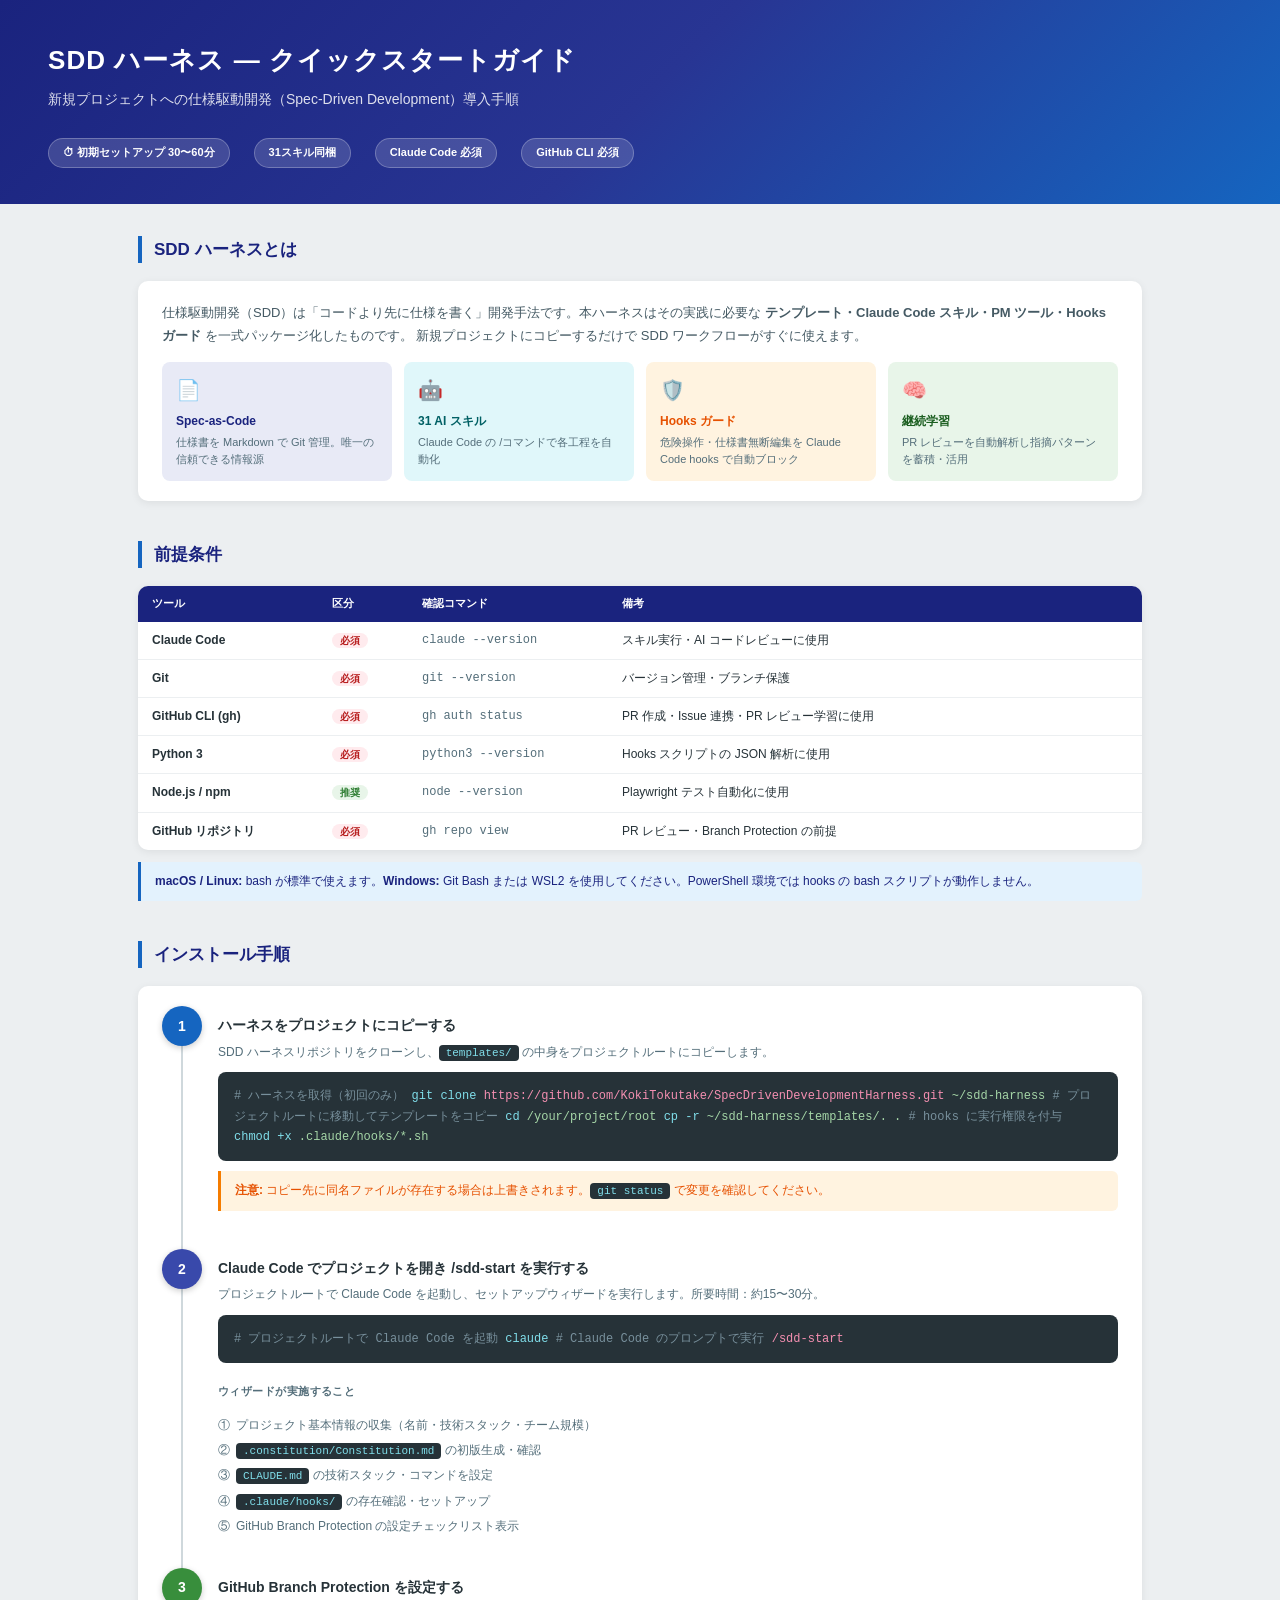
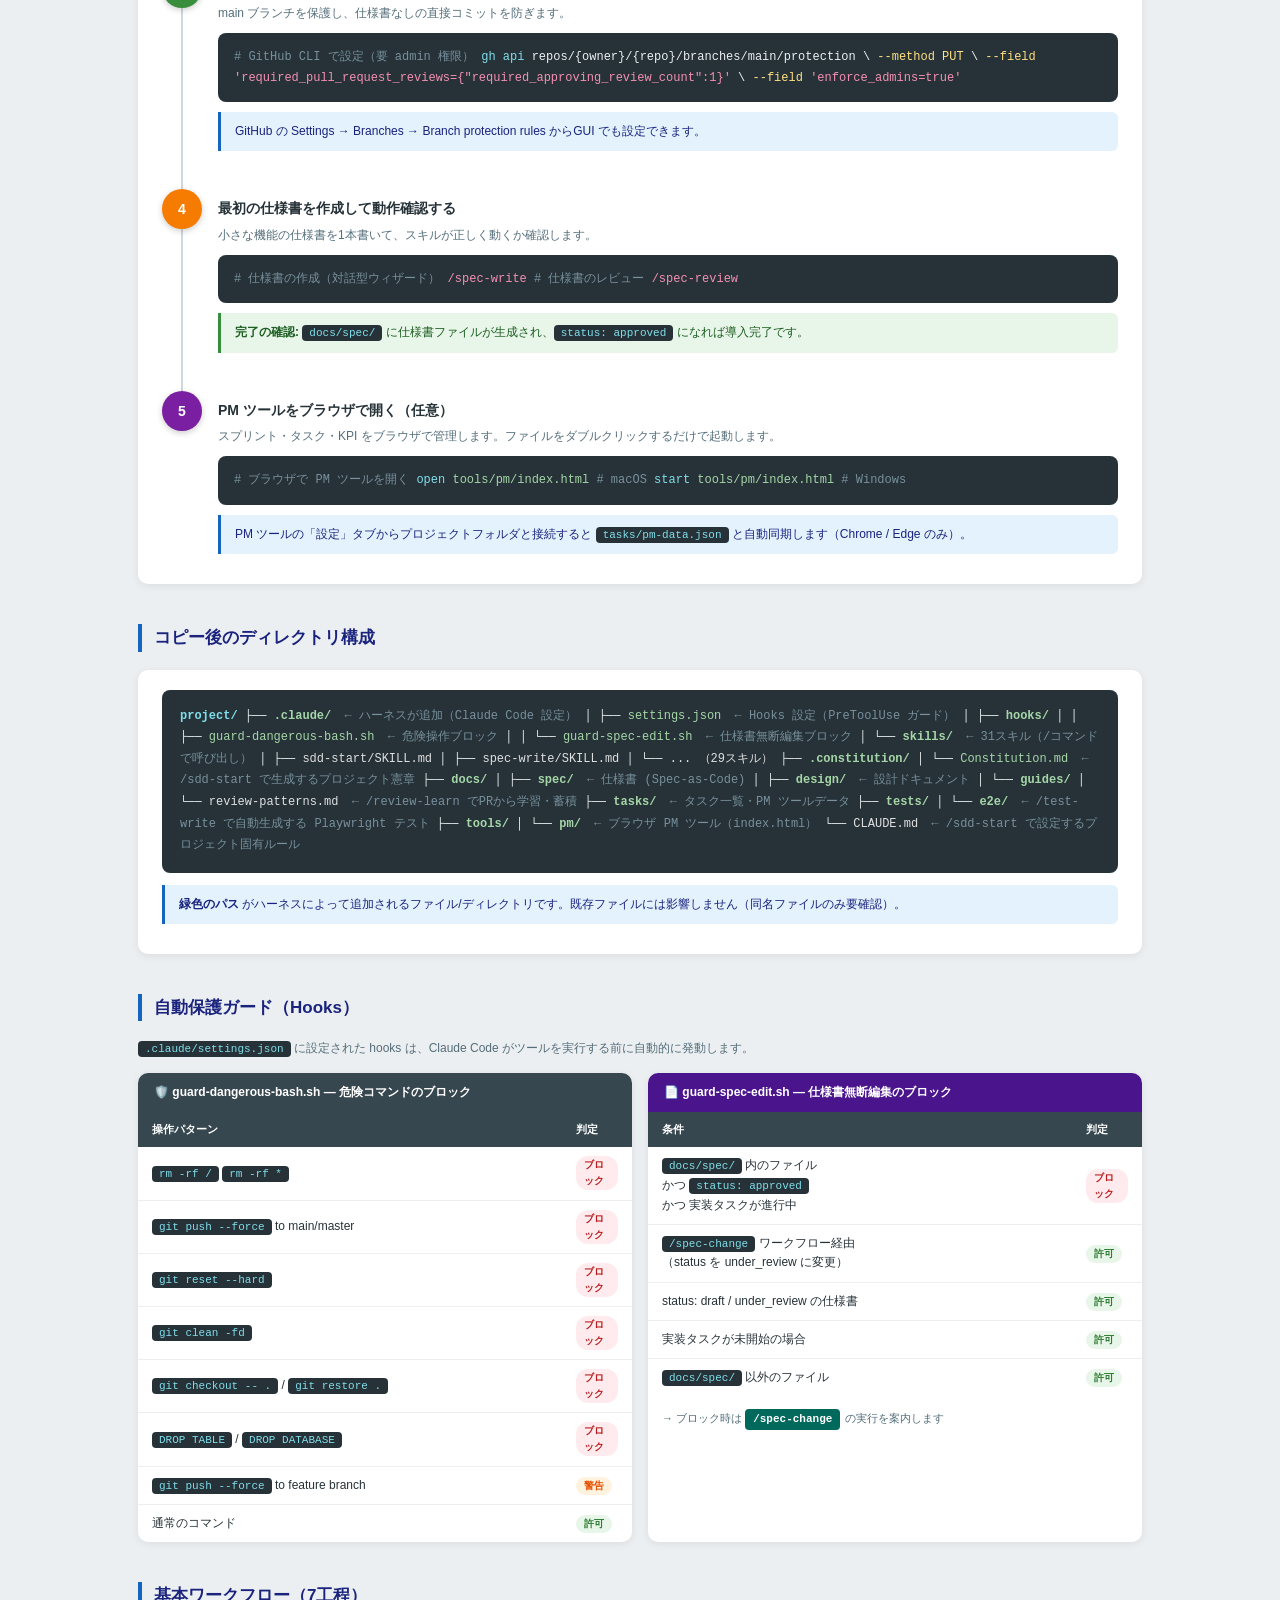
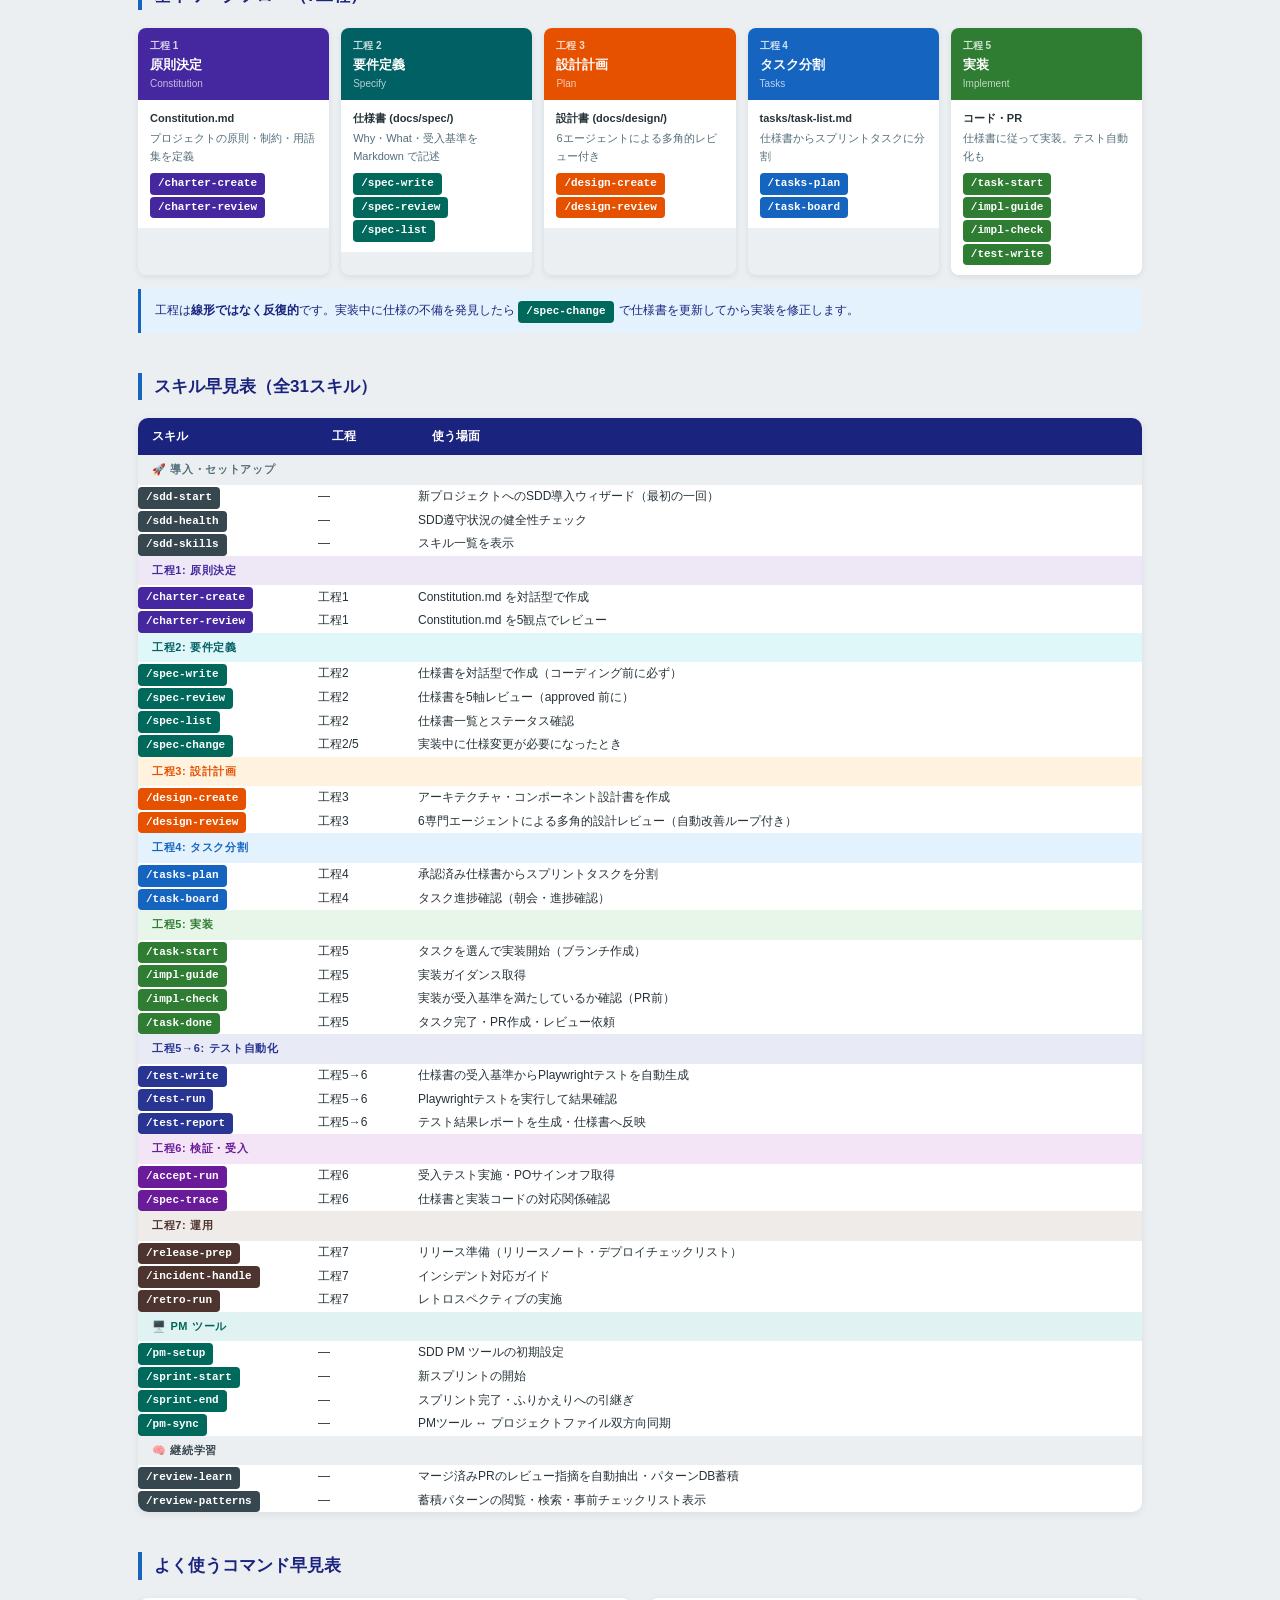
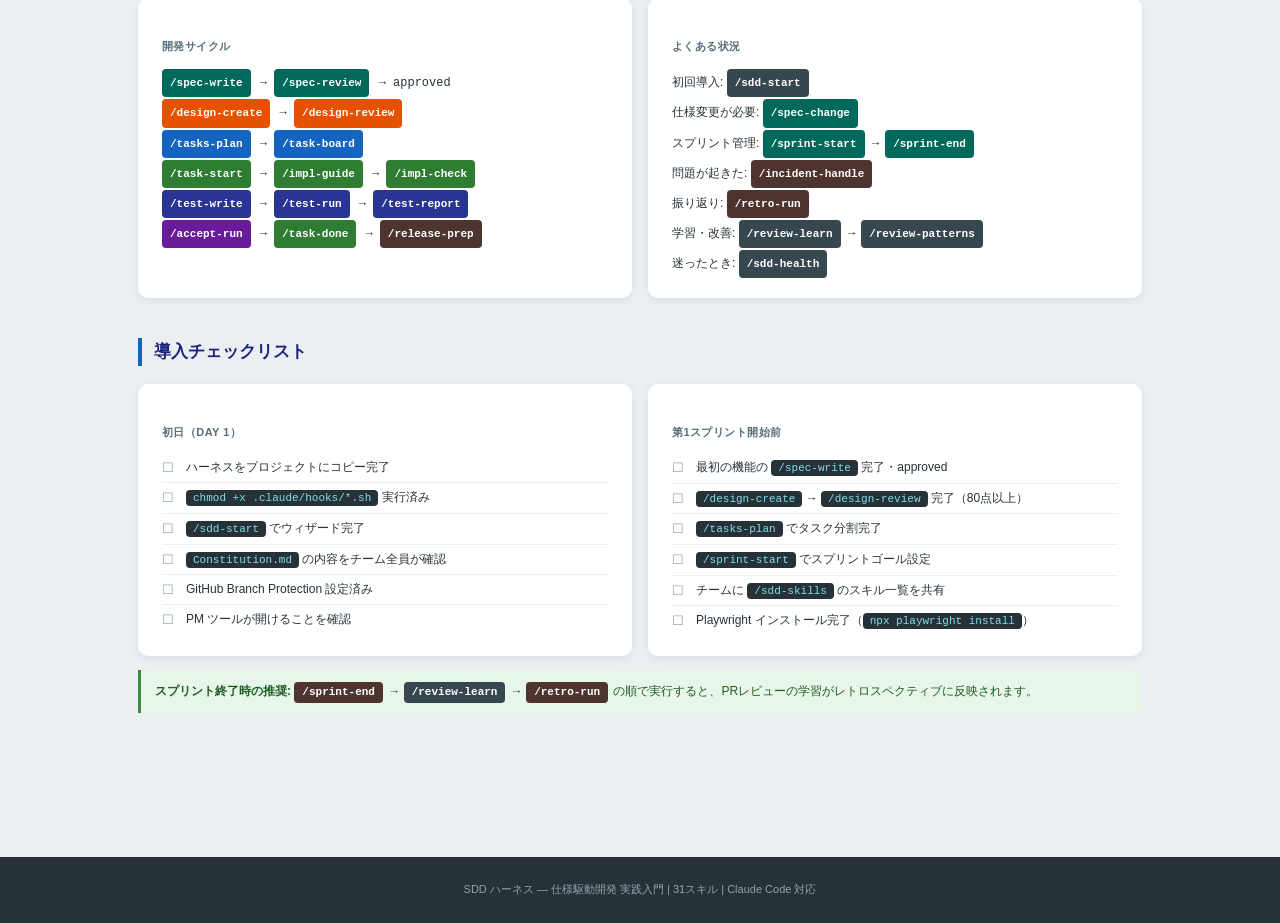
==== templates/docs/quickstart.html @ 19c94f4a "add: SDDハーネス クイックスタートガイドHTMLを追加 新規プロジェクト導入時の手順書HTMLを作成。 - 前提条件テーブル（必須/推奨ツール・確認コマンド） - 5ステップのインストール手順" ====
<!DOCTYPE html>
<html lang="ja">
<head>
<meta charset="UTF-8">
<meta name="viewport" content="width=device-width, initial-scale=1.0">
<title>SDD ハーネス クイックスタートガイド</title>
<style>
:root {
  --indigo: #1A237E; --indigo-m: #3949AB; --indigo-l: #E8EAF6;
  --teal:   #006064; --teal-m:   #00838F; --teal-l:   #E0F7FA;
  --orange: #E65100; --orange-m: #F57C00; --orange-l: #FFF3E0;
  --green:  #1B5E20; --green-m:  #388E3C; --green-l:  #E8F5E9;
  --purple: #4A148C; --purple-m: #7B1FA2; --purple-l: #F3E5F5;
  --red:    #B71C1C; --red-m:    #C62828; --red-l:    #FFEBEE;
  --blue:   #0D47A1; --blue-m:   #1565C0; --blue-l:   #E3F2FD;
  --brown:  #3E2723; --brown-m:  #5D4037; --brown-l:  #EFEBE9;
  --muted: #546E7A; --border: #CFD8DC; --bg: #ECEFF1;
}
* { box-sizing: border-box; margin: 0; padding: 0; }
body {
  font-family: 'Hiragino Kaku Gothic Pro', 'Yu Gothic UI', Meiryo, sans-serif;
  background: var(--bg); color: #263238; font-size: 13px; line-height: 1.6;
}

/* ── HEADER ── */
.site-header {
  background: linear-gradient(135deg, #1A237E 0%, #283593 50%, #1565C0 100%);
  color: #fff; padding: 40px 48px 36px;
}
.site-header h1 { font-size: 26px; font-weight: 700; letter-spacing: .04em; margin-bottom: 6px; }
.site-header .subtitle { font-size: 14px; opacity: .85; margin-bottom: 28px; }
.header-meta {
  display: flex; gap: 24px; flex-wrap: wrap;
}
.meta-chip {
  background: rgba(255,255,255,.15); border: 1px solid rgba(255,255,255,.25);
  border-radius: 20px; padding: 5px 14px; font-size: 11px; font-weight: 600;
}

/* ── LAYOUT ── */
.content { max-width: 1100px; margin: 0 auto; padding: 32px 48px 64px; }
.section { margin-bottom: 40px; }
.section-title {
  font-size: 17px; font-weight: 700; color: var(--indigo);
  border-left: 4px solid var(--blue-m); padding-left: 12px; margin-bottom: 18px;
}
.section-subtitle {
  font-size: 13px; font-weight: 700; color: var(--muted);
  margin-bottom: 12px; margin-top: 20px; letter-spacing: .04em;
  text-transform: uppercase; font-size: 11px;
}

/* ── CARD ── */
.card {
  background: #fff; border-radius: 10px;
  box-shadow: 0 2px 8px rgba(0,0,0,.07); overflow: hidden;
}
.card-pad { padding: 20px 24px; }

/* ── PHASE OVERVIEW STEPS ── */
.phase-list {
  display: grid; grid-template-columns: repeat(5, 1fr); gap: 12px;
}
.phase-card {
  border-radius: 8px; overflow: hidden;
  box-shadow: 0 2px 6px rgba(0,0,0,.08);
}
.phase-card-head {
  color: #fff; padding: 10px 12px 8px; font-weight: 700;
}
.phase-card-head .ph-num { font-size: 10px; opacity: .8; }
.phase-card-head .ph-label { font-size: 13px; margin-top: 1px; }
.phase-card-head .ph-en { font-size: 10px; opacity: .7; margin-top: 1px; font-weight: 400; }
.phase-card-body { background: #fff; padding: 10px 12px; font-size: 11px; color: var(--muted); }
.phase-card-body .artifact { font-weight: 700; color: #263238; margin-bottom: 2px; }

/* ── INSTALLATION STEPS ── */
.steps { display: flex; flex-direction: column; gap: 0; }
.step {
  display: flex; gap: 0; position: relative;
}
.step:not(:last-child)::after {
  content: ''; position: absolute; left: 19px; top: 40px; bottom: 0;
  width: 2px; background: #CFD8DC; z-index: 0;
}
.step-num {
  width: 40px; height: 40px; border-radius: 50%;
  display: flex; align-items: center; justify-content: center;
  font-weight: 700; font-size: 14px; color: #fff; flex-shrink: 0;
  position: relative; z-index: 1;
  box-shadow: 0 2px 6px rgba(0,0,0,.2);
}
.step-body { padding: 0 0 28px 16px; flex: 1; }
.step-title { font-weight: 700; font-size: 14px; color: #263238; margin-bottom: 6px; padding-top: 8px; }
.step-desc { font-size: 12px; color: var(--muted); margin-bottom: 10px; line-height: 1.6; }

/* ── CODE BLOCK ── */
.code {
  background: #263238; color: #ECEFF1; border-radius: 8px;
  padding: 14px 16px; font-family: 'Courier New', 'Consolas', monospace;
  font-size: 12px; line-height: 1.7; overflow-x: auto;
}
.code .comment { color: #78909C; }
.code .cmd { color: #80DEEA; }
.code .path { color: #A5D6A7; }
.code .flag { color: #FFE082; }
.code .string { color: #F48FB1; }
.code-inline {
  background: #263238; color: #80DEEA;
  border-radius: 4px; padding: 2px 7px;
  font-family: 'Courier New', monospace; font-size: 11px;
}

/* ── SKILL BADGE ── */
.skill {
  display: inline-block; background: var(--indigo); color: #fff;
  border-radius: 4px; padding: 2px 8px; font-size: 11px; font-weight: 700;
  font-family: 'Courier New', monospace; margin: 2px 2px 0 0;
}
.skill.phase1 { background: #4527A0; }
.skill.phase2 { background: #00695C; }
.skill.phase3 { background: #E65100; }
.skill.phase4 { background: #1565C0; }
.skill.phase5 { background: #2E7D32; }
.skill.phase6 { background: #283593; }
.skill.phase7 { background: #6A1B9A; }
.skill.learn  { background: #37474F; }
.skill.pm     { background: #4E342E; }
.skill.setup  { background: #37474F; }

/* ── PREREQUISITE TABLE ── */
.prereq-table { width: 100%; border-collapse: collapse; }
.prereq-table th {
  background: var(--indigo); color: #fff; padding: 9px 14px;
  font-size: 11px; text-align: left; font-weight: 700;
}
.prereq-table td {
  padding: 9px 14px; border-bottom: 1px solid #ECEFF1;
  font-size: 12px; vertical-align: middle;
}
.prereq-table tr:last-child td { border-bottom: none; }
.tag-required { background: #FFEBEE; color: #B71C1C; border-radius: 12px; padding: 2px 8px; font-size: 10px; font-weight: 700; }
.tag-optional { background: #E8F5E9; color: #2E7D32; border-radius: 12px; padding: 2px 8px; font-size: 10px; font-weight: 700; }
.check-cmd { font-family: 'Courier New', monospace; font-size: 11px; color: var(--muted); }

/* ── HOOKS TABLE ── */
.hooks-table { width: 100%; border-collapse: collapse; }
.hooks-table th {
  background: #37474F; color: #fff; padding: 9px 14px;
  font-size: 11px; text-align: left;
}
.hooks-table td {
  padding: 9px 14px; border-bottom: 1px solid #ECEFF1; font-size: 12px;
}
.hooks-table tr:last-child td { border-bottom: none; }
.guard-badge {
  display: inline-block; border-radius: 12px; padding: 1px 8px;
  font-size: 10px; font-weight: 700;
}
.guard-block { background: #FFEBEE; color: #B71C1C; }
.guard-warn  { background: #FFF3E0; color: #E65100; }
.guard-allow { background: #E8F5E9; color: #2E7D32; }

/* ── TIPS ── */
.tip {
  border-left: 3px solid; border-radius: 0 6px 6px 0;
  padding: 10px 14px; margin: 10px 0; font-size: 12px;
}
.tip-info  { border-color: var(--blue-m);   background: var(--blue-l);   color: #1A237E; }
.tip-warn  { border-color: var(--orange-m); background: var(--orange-l); color: var(--orange); }
.tip-ok    { border-color: var(--green-m);  background: var(--green-l);  color: var(--green); }
.tip strong { font-weight: 700; }

/* ── FLOW ARROWS ── */
.flow-row {
  display: flex; align-items: center; gap: 8px; flex-wrap: wrap; margin: 8px 0;
}
.flow-arrow { color: #90A4AE; font-size: 14px; }

/* ── GRID 2COL ── */
.grid2 { display: grid; grid-template-columns: 1fr 1fr; gap: 16px; }
.grid3 { display: grid; grid-template-columns: 1fr 1fr 1fr; gap: 14px; }

/* ── CHECKLIST ── */
.checklist { list-style: none; }
.checklist li {
  padding: 5px 0 5px 24px; position: relative;
  font-size: 12px; border-bottom: 1px solid #ECEFF1;
}
.checklist li:last-child { border-bottom: none; }
.checklist li::before {
  content: '☐'; position: absolute; left: 0; color: #90A4AE; font-size: 13px;
}

/* ── DIRECTORY TREE ── */
.dir-tree {
  background: #263238; color: #ECEFF1; border-radius: 8px;
  padding: 16px 18px; font-family: 'Courier New', monospace; font-size: 12px;
  line-height: 1.8;
}
.dir-tree .dir  { color: #80DEEA; font-weight: 700; }
.dir-tree .file { color: #E0E0E0; }
.dir-tree .desc { color: #78909C; margin-left: 6px; }
.dir-tree .new  { color: #A5D6A7; }

/* ── FOOTER ── */
.site-footer {
  background: #263238; color: #90A4AE; text-align: center;
  padding: 24px; font-size: 11px; margin-top: 40px;
}
</style>
</head>
<body>

<!-- ── HEADER ── -->
<header class="site-header">
  <h1>SDD ハーネス — クイックスタートガイド</h1>
  <p class="subtitle">新規プロジェクトへの仕様駆動開発（Spec-Driven Development）導入手順</p>
  <div class="header-meta">
    <span class="meta-chip">⏱ 初期セットアップ 30〜60分</span>
    <span class="meta-chip">31スキル同梱</span>
    <span class="meta-chip">Claude Code 必須</span>
    <span class="meta-chip">GitHub CLI 必須</span>
  </div>
</header>

<div class="content">

  <!-- ── 0. WHAT IS SDD ── -->
  <section class="section">
    <h2 class="section-title">SDD ハーネスとは</h2>
    <div class="card card-pad">
      <p style="font-size:13px; line-height:1.8; color:#455A64; margin-bottom:14px;">
        仕様駆動開発（SDD）は「コードより先に仕様を書く」開発手法です。本ハーネスはその実践に必要な
        <strong>テンプレート・Claude Code スキル・PM ツール・Hooks ガード</strong> を一式パッケージ化したものです。
        新規プロジェクトにコピーするだけで SDD ワークフローがすぐに使えます。
      </p>
      <div style="display:grid; grid-template-columns: repeat(4,1fr); gap:12px;">
        <div style="background:var(--indigo-l); border-radius:8px; padding:12px 14px;">
          <div style="font-size:20px; margin-bottom:6px;">📄</div>
          <div style="font-weight:700; font-size:12px; color:var(--indigo); margin-bottom:3px;">Spec-as-Code</div>
          <div style="font-size:11px; color:var(--muted);">仕様書を Markdown で Git 管理。唯一の信頼できる情報源</div>
        </div>
        <div style="background:var(--teal-l); border-radius:8px; padding:12px 14px;">
          <div style="font-size:20px; margin-bottom:6px;">🤖</div>
          <div style="font-weight:700; font-size:12px; color:var(--teal); margin-bottom:3px;">31 AI スキル</div>
          <div style="font-size:11px; color:var(--muted);">Claude Code の /コマンドで各工程を自動化</div>
        </div>
        <div style="background:var(--orange-l); border-radius:8px; padding:12px 14px;">
          <div style="font-size:20px; margin-bottom:6px;">🛡️</div>
          <div style="font-weight:700; font-size:12px; color:var(--orange); margin-bottom:3px;">Hooks ガード</div>
          <div style="font-size:11px; color:var(--muted);">危険操作・仕様書無断編集を Claude Code hooks で自動ブロック</div>
        </div>
        <div style="background:var(--green-l); border-radius:8px; padding:12px 14px;">
          <div style="font-size:20px; margin-bottom:6px;">🧠</div>
          <div style="font-weight:700; font-size:12px; color:var(--green); margin-bottom:3px;">継続学習</div>
          <div style="font-size:11px; color:var(--muted);">PR レビューを自動解析し指摘パターンを蓄積・活用</div>
        </div>
      </div>
    </div>
  </section>

  <!-- ── 1. PREREQUISITES ── -->
  <section class="section">
    <h2 class="section-title">前提条件</h2>
    <div class="card">
      <table class="prereq-table">
        <thead>
          <tr>
            <th style="width:180px">ツール</th>
            <th style="width:90px">区分</th>
            <th style="width:200px">確認コマンド</th>
            <th>備考</th>
          </tr>
        </thead>
        <tbody>
          <tr>
            <td><strong>Claude Code</strong></td>
            <td><span class="tag-required">必須</span></td>
            <td class="check-cmd">claude --version</td>
            <td>スキル実行・AI コードレビューに使用</td>
          </tr>
          <tr>
            <td><strong>Git</strong></td>
            <td><span class="tag-required">必須</span></td>
            <td class="check-cmd">git --version</td>
            <td>バージョン管理・ブランチ保護</td>
          </tr>
          <tr>
            <td><strong>GitHub CLI (gh)</strong></td>
            <td><span class="tag-required">必須</span></td>
            <td class="check-cmd">gh auth status</td>
            <td>PR 作成・Issue 連携・PR レビュー学習に使用</td>
          </tr>
          <tr>
            <td><strong>Python 3</strong></td>
            <td><span class="tag-required">必須</span></td>
            <td class="check-cmd">python3 --version</td>
            <td>Hooks スクリプトの JSON 解析に使用</td>
          </tr>
          <tr>
            <td><strong>Node.js / npm</strong></td>
            <td><span class="tag-optional">推奨</span></td>
            <td class="check-cmd">node --version</td>
            <td>Playwright テスト自動化に使用</td>
          </tr>
          <tr>
            <td><strong>GitHub リポジトリ</strong></td>
            <td><span class="tag-required">必須</span></td>
            <td class="check-cmd">gh repo view</td>
            <td>PR レビュー・Branch Protection の前提</td>
          </tr>
        </tbody>
      </table>
    </div>
    <div class="tip tip-info" style="margin-top:12px;">
      <strong>macOS / Linux:</strong> bash が標準で使えます。<strong>Windows:</strong> Git Bash または WSL2 を使用してください。PowerShell 環境では hooks の bash スクリプトが動作しません。
    </div>
  </section>

  <!-- ── 2. INSTALLATION ── -->
  <section class="section">
    <h2 class="section-title">インストール手順</h2>
    <div class="card card-pad">
      <div class="steps">

        <!-- STEP 1 -->
        <div class="step">
          <div class="step-num" style="background:var(--blue-m);">1</div>
          <div class="step-body">
            <div class="step-title">ハーネスをプロジェクトにコピーする</div>
            <div class="step-desc">SDD ハーネスリポジトリをクローンし、<code class="code-inline">templates/</code> の中身をプロジェクトルートにコピーします。</div>
            <div class="code"><span class="comment"># ハーネスを取得（初回のみ）</span>
<span class="cmd">git clone</span> <span class="string">https://github.com/KokiTokutake/SpecDrivenDevelopmentHarness.git</span> <span class="path">~/sdd-harness</span>

<span class="comment"># プロジェクトルートに移動してテンプレートをコピー</span>
<span class="cmd">cd</span> <span class="path">/your/project/root</span>
<span class="cmd">cp -r</span> <span class="path">~/sdd-harness/templates/.</span> <span class="path">.</span>

<span class="comment"># hooks に実行権限を付与</span>
<span class="cmd">chmod +x</span> <span class="path">.claude/hooks/*.sh</span></div>
            <div class="tip tip-warn" style="margin-top:10px;">
              <strong>注意:</strong> コピー先に同名ファイルが存在する場合は上書きされます。<code class="code-inline">git status</code> で変更を確認してください。
            </div>
          </div>
        </div>

        <!-- STEP 2 -->
        <div class="step">
          <div class="step-num" style="background:var(--indigo-m);">2</div>
          <div class="step-body">
            <div class="step-title">Claude Code でプロジェクトを開き /sdd-start を実行する</div>
            <div class="step-desc">プロジェクトルートで Claude Code を起動し、セットアップウィザードを実行します。所要時間：約15〜30分。</div>
            <div class="code"><span class="comment"># プロジェクトルートで Claude Code を起動</span>
<span class="cmd">claude</span>

<span class="comment"># Claude Code のプロンプトで実行</span>
<span class="string">/sdd-start</span></div>
            <div style="margin-top:10px;">
              <div class="section-subtitle">ウィザードが実施すること</div>
              <ul style="font-size:12px; color:var(--muted); list-style:none; padding:0;">
                <li style="padding:3px 0 3px 18px; position:relative;"><span style="position:absolute;left:0">①</span> プロジェクト基本情報の収集（名前・技術スタック・チーム規模）</li>
                <li style="padding:3px 0 3px 18px; position:relative;"><span style="position:absolute;left:0">②</span> <code class="code-inline">.constitution/Constitution.md</code> の初版生成・確認</li>
                <li style="padding:3px 0 3px 18px; position:relative;"><span style="position:absolute;left:0">③</span> <code class="code-inline">CLAUDE.md</code> の技術スタック・コマンドを設定</li>
                <li style="padding:3px 0 3px 18px; position:relative;"><span style="position:absolute;left:0">④</span> <code class="code-inline">.claude/hooks/</code> の存在確認・セットアップ</li>
                <li style="padding:3px 0 3px 18px; position:relative;"><span style="position:absolute;left:0">⑤</span> GitHub Branch Protection の設定チェックリスト表示</li>
              </ul>
            </div>
          </div>
        </div>

        <!-- STEP 3 -->
        <div class="step">
          <div class="step-num" style="background:var(--green-m);">3</div>
          <div class="step-body">
            <div class="step-title">GitHub Branch Protection を設定する</div>
            <div class="step-desc">main ブランチを保護し、仕様書なしの直接コミットを防ぎます。</div>
            <div class="code"><span class="comment"># GitHub CLI で設定（要 admin 権限）</span>
<span class="cmd">gh api</span> repos/{owner}/{repo}/branches/main/protection \
  <span class="flag">--method PUT</span> \
  <span class="flag">--field</span> <span class="string">'required_pull_request_reviews={"required_approving_review_count":1}'</span> \
  <span class="flag">--field</span> <span class="string">'enforce_admins=true'</span></div>
            <div class="tip tip-info" style="margin-top:10px;">
              GitHub の Settings → Branches → Branch protection rules からGUI でも設定できます。
            </div>
          </div>
        </div>

        <!-- STEP 4 -->
        <div class="step">
          <div class="step-num" style="background:var(--orange-m);">4</div>
          <div class="step-body">
            <div class="step-title">最初の仕様書を作成して動作確認する</div>
            <div class="step-desc">小さな機能の仕様書を1本書いて、スキルが正しく動くか確認します。</div>
            <div class="code"><span class="comment"># 仕様書の作成（対話型ウィザード）</span>
<span class="string">/spec-write</span>

<span class="comment"># 仕様書のレビュー</span>
<span class="string">/spec-review</span></div>
            <div class="tip tip-ok" style="margin-top:10px;">
              <strong>完了の確認:</strong> <code class="code-inline">docs/spec/</code> に仕様書ファイルが生成され、<code class="code-inline">status: approved</code> になれば導入完了です。
            </div>
          </div>
        </div>

        <!-- STEP 5 -->
        <div class="step" style="margin-bottom:0;">
          <div class="step-num" style="background:var(--purple-m);">5</div>
          <div class="step-body" style="padding-bottom:0;">
            <div class="step-title">PM ツールをブラウザで開く（任意）</div>
            <div class="step-desc">スプリント・タスク・KPI をブラウザで管理します。ファイルをダブルクリックするだけで起動します。</div>
            <div class="code"><span class="comment"># ブラウザで PM ツールを開く</span>
<span class="cmd">open</span> <span class="path">tools/pm/index.html</span>   <span class="comment"># macOS</span>
<span class="cmd">start</span> <span class="path">tools/pm/index.html</span>  <span class="comment"># Windows</span></div>
            <div class="tip tip-info" style="margin-top:10px;">
              PM ツールの「設定」タブからプロジェクトフォルダと接続すると <code class="code-inline">tasks/pm-data.json</code> と自動同期します（Chrome / Edge のみ）。
            </div>
          </div>
        </div>

      </div>
    </div>
  </section>

  <!-- ── 3. DIRECTORY STRUCTURE ── -->
  <section class="section">
    <h2 class="section-title">コピー後のディレクトリ構成</h2>
    <div class="card card-pad">
      <div class="dir-tree">
<span class="dir">project/</span>
├── <span class="dir new">.claude/</span>                      <span class="desc">← ハーネスが追加（Claude Code 設定）</span>
│   ├── <span class="file new">settings.json</span>             <span class="desc">← Hooks 設定（PreToolUse ガード）</span>
│   ├── <span class="dir new">hooks/</span>
│   │   ├── <span class="file new">guard-dangerous-bash.sh</span>  <span class="desc">← 危険操作ブロック</span>
│   │   └── <span class="file new">guard-spec-edit.sh</span>      <span class="desc">← 仕様書無断編集ブロック</span>
│   └── <span class="dir new">skills/</span>                   <span class="desc">← 31スキル（/コマンドで呼び出し）</span>
│       ├── <span class="file">sdd-start/SKILL.md</span>
│       ├── <span class="file">spec-write/SKILL.md</span>
│       └── <span class="file">... （29スキル）</span>
├── <span class="dir new">.constitution/</span>
│   └── <span class="file new">Constitution.md</span>           <span class="desc">← /sdd-start で生成するプロジェクト憲章</span>
├── <span class="dir new">docs/</span>
│   ├── <span class="dir new">spec/</span>                     <span class="desc">← 仕様書 (Spec-as-Code)</span>
│   ├── <span class="dir new">design/</span>                   <span class="desc">← 設計ドキュメント</span>
│   └── <span class="dir new">guides/</span>
│       └── <span class="file">review-patterns.md</span>      <span class="desc">← /review-learn でPRから学習・蓄積</span>
├── <span class="dir new">tasks/</span>                        <span class="desc">← タスク一覧・PM ツールデータ</span>
├── <span class="dir new">tests/</span>
│   └── <span class="dir new">e2e/</span>                      <span class="desc">← /test-write で自動生成する Playwright テスト</span>
├── <span class="dir new">tools/</span>
│   └── <span class="dir new">pm/</span>                       <span class="desc">← ブラウザ PM ツール（index.html）</span>
└── <span class="file">CLAUDE.md</span>                     <span class="desc">← /sdd-start で設定するプロジェクト固有ルール</span>
      </div>
      <div class="tip tip-info" style="margin-top:12px;">
        <strong>緑色のパス</strong> がハーネスによって追加されるファイル/ディレクトリです。既存ファイルには影響しません（同名ファイルのみ要確認）。
      </div>
    </div>
  </section>

  <!-- ── 4. HOOKS GUARD ── -->
  <section class="section">
    <h2 class="section-title">自動保護ガード（Hooks）</h2>
    <p style="font-size:12px; color:var(--muted); margin-bottom:14px;">
      <code class="code-inline">.claude/settings.json</code> に設定された hooks は、Claude Code がツールを実行する前に自動的に発動します。
    </p>
    <div class="grid2">
      <div class="card">
        <div style="background:#37474F; color:#fff; padding:10px 16px; font-weight:700; font-size:12px;">
          🛡️ guard-dangerous-bash.sh — 危険コマンドのブロック
        </div>
        <table class="hooks-table">
          <thead>
            <tr><th>操作パターン</th><th style="width:70px">判定</th></tr>
          </thead>
          <tbody>
            <tr><td><code class="code-inline">rm -rf /</code> <code class="code-inline">rm -rf *</code></td><td><span class="guard-badge guard-block">ブロック</span></td></tr>
            <tr><td><code class="code-inline">git push --force</code> to main/master</td><td><span class="guard-badge guard-block">ブロック</span></td></tr>
            <tr><td><code class="code-inline">git reset --hard</code></td><td><span class="guard-badge guard-block">ブロック</span></td></tr>
            <tr><td><code class="code-inline">git clean -fd</code></td><td><span class="guard-badge guard-block">ブロック</span></td></tr>
            <tr><td><code class="code-inline">git checkout -- .</code> / <code class="code-inline">git restore .</code></td><td><span class="guard-badge guard-block">ブロック</span></td></tr>
            <tr><td><code class="code-inline">DROP TABLE</code> / <code class="code-inline">DROP DATABASE</code></td><td><span class="guard-badge guard-block">ブロック</span></td></tr>
            <tr><td><code class="code-inline">git push --force</code> to feature branch</td><td><span class="guard-badge guard-warn">警告</span></td></tr>
            <tr><td>通常のコマンド</td><td><span class="guard-badge guard-allow">許可</span></td></tr>
          </tbody>
        </table>
      </div>
      <div class="card">
        <div style="background:#4A148C; color:#fff; padding:10px 16px; font-weight:700; font-size:12px;">
          📄 guard-spec-edit.sh — 仕様書無断編集のブロック
        </div>
        <table class="hooks-table">
          <thead>
            <tr><th>条件</th><th style="width:70px">判定</th></tr>
          </thead>
          <tbody>
            <tr>
              <td>
                <code class="code-inline">docs/spec/</code> 内のファイル<br>
                かつ <code class="code-inline">status: approved</code><br>
                かつ 実装タスクが進行中
              </td>
              <td><span class="guard-badge guard-block">ブロック</span></td>
            </tr>
            <tr>
              <td>
                <code class="code-inline">/spec-change</code> ワークフロー経由<br>（status を under_review に変更）
              </td>
              <td><span class="guard-badge guard-allow">許可</span></td>
            </tr>
            <tr><td>status: draft / under_review の仕様書</td><td><span class="guard-badge guard-allow">許可</span></td></tr>
            <tr><td>実装タスクが未開始の場合</td><td><span class="guard-badge guard-allow">許可</span></td></tr>
            <tr><td><code class="code-inline">docs/spec/</code> 以外のファイル</td><td><span class="guard-badge guard-allow">許可</span></td></tr>
          </tbody>
        </table>
        <div style="padding:10px 14px; font-size:11px; color:var(--muted);">
          → ブロック時は <span class="skill phase2">/spec-change</span> の実行を案内します
        </div>
      </div>
    </div>
  </section>

  <!-- ── 5. WORKFLOW ── -->
  <section class="section">
    <h2 class="section-title">基本ワークフロー（7工程）</h2>
    <div class="phase-list">
      <div class="phase-card">
        <div class="phase-card-head" style="background:#4527A0;">
          <div class="ph-num">工程 1</div>
          <div class="ph-label">原則決定</div>
          <div class="ph-en">Constitution</div>
        </div>
        <div class="phase-card-body">
          <div class="artifact">Constitution.md</div>
          <div style="margin-bottom:6px;">プロジェクトの原則・制約・用語集を定義</div>
          <span class="skill phase1">/charter-create</span>
          <span class="skill phase1">/charter-review</span>
        </div>
      </div>
      <div class="phase-card">
        <div class="phase-card-head" style="background:#006064;">
          <div class="ph-num">工程 2</div>
          <div class="ph-label">要件定義</div>
          <div class="ph-en">Specify</div>
        </div>
        <div class="phase-card-body">
          <div class="artifact">仕様書 (docs/spec/)</div>
          <div style="margin-bottom:6px;">Why・What・受入基準を Markdown で記述</div>
          <span class="skill phase2">/spec-write</span>
          <span class="skill phase2">/spec-review</span>
          <span class="skill phase2">/spec-list</span>
        </div>
      </div>
      <div class="phase-card">
        <div class="phase-card-head" style="background:#E65100;">
          <div class="ph-num">工程 3</div>
          <div class="ph-label">設計計画</div>
          <div class="ph-en">Plan</div>
        </div>
        <div class="phase-card-body">
          <div class="artifact">設計書 (docs/design/)</div>
          <div style="margin-bottom:6px;">6エージェントによる多角的レビュー付き</div>
          <span class="skill phase3">/design-create</span>
          <span class="skill phase3">/design-review</span>
        </div>
      </div>
      <div class="phase-card">
        <div class="phase-card-head" style="background:#1565C0;">
          <div class="ph-num">工程 4</div>
          <div class="ph-label">タスク分割</div>
          <div class="ph-en">Tasks</div>
        </div>
        <div class="phase-card-body">
          <div class="artifact">tasks/task-list.md</div>
          <div style="margin-bottom:6px;">仕様書からスプリントタスクに分割</div>
          <span class="skill phase4">/tasks-plan</span>
          <span class="skill phase4">/task-board</span>
        </div>
      </div>
      <div class="phase-card">
        <div class="phase-card-head" style="background:#2E7D32;">
          <div class="ph-num">工程 5</div>
          <div class="ph-label">実装</div>
          <div class="ph-en">Implement</div>
        </div>
        <div class="phase-card-body">
          <div class="artifact">コード・PR</div>
          <div style="margin-bottom:6px;">仕様書に従って実装。テスト自動化も</div>
          <span class="skill phase5">/task-start</span>
          <span class="skill phase5">/impl-guide</span>
          <span class="skill phase5">/impl-check</span>
          <span class="skill phase5">/test-write</span>
        </div>
      </div>
    </div>
    <div class="tip tip-info" style="margin-top:14px;">
      工程は<strong>線形ではなく反復的</strong>です。実装中に仕様の不備を発見したら <span class="skill phase2">/spec-change</span> で仕様書を更新してから実装を修正します。
    </div>
  </section>

  <!-- ── 6. SKILL INDEX ── -->
  <section class="section">
    <h2 class="section-title">スキル早見表（全31スキル）</h2>
    <div class="card">
      <table style="width:100%; border-collapse:collapse; font-size:12px;">
        <thead>
          <tr>
            <th style="background:var(--indigo); color:#fff; padding:9px 14px; text-align:left; width:180px;">スキル</th>
            <th style="background:var(--indigo); color:#fff; padding:9px 14px; text-align:left; width:100px;">工程</th>
            <th style="background:var(--indigo); color:#fff; padding:9px 14px; text-align:left;">使う場面</th>
          </tr>
        </thead>
        <tbody>
          <!-- セットアップ -->
          <tr><td colspan="3" style="background:#ECEFF1; padding:6px 14px; font-weight:700; font-size:11px; letter-spacing:.06em; color:var(--muted);">🚀 導入・セットアップ</td></tr>
          <tr><td><span class="skill setup">/sdd-start</span></td><td>—</td><td>新プロジェクトへのSDD導入ウィザード（最初の一回）</td></tr>
          <tr><td><span class="skill setup">/sdd-health</span></td><td>—</td><td>SDD遵守状況の健全性チェック</td></tr>
          <tr><td><span class="skill setup">/sdd-skills</span></td><td>—</td><td>スキル一覧を表示</td></tr>
          <!-- 工程1 -->
          <tr><td colspan="3" style="background:#EDE7F6; padding:6px 14px; font-weight:700; font-size:11px; letter-spacing:.06em; color:#4527A0;">工程1: 原則決定</td></tr>
          <tr><td><span class="skill phase1">/charter-create</span></td><td>工程1</td><td>Constitution.md を対話型で作成</td></tr>
          <tr><td><span class="skill phase1">/charter-review</span></td><td>工程1</td><td>Constitution.md を5観点でレビュー</td></tr>
          <!-- 工程2 -->
          <tr><td colspan="3" style="background:#E0F7FA; padding:6px 14px; font-weight:700; font-size:11px; letter-spacing:.06em; color:#006064;">工程2: 要件定義</td></tr>
          <tr><td><span class="skill phase2">/spec-write</span></td><td>工程2</td><td>仕様書を対話型で作成（コーディング前に必ず）</td></tr>
          <tr><td><span class="skill phase2">/spec-review</span></td><td>工程2</td><td>仕様書を5軸レビュー（approved 前に）</td></tr>
          <tr><td><span class="skill phase2">/spec-list</span></td><td>工程2</td><td>仕様書一覧とステータス確認</td></tr>
          <tr><td><span class="skill phase2">/spec-change</span></td><td>工程2/5</td><td>実装中に仕様変更が必要になったとき</td></tr>
          <!-- 工程3 -->
          <tr><td colspan="3" style="background:#FFF3E0; padding:6px 14px; font-weight:700; font-size:11px; letter-spacing:.06em; color:#E65100;">工程3: 設計計画</td></tr>
          <tr><td><span class="skill phase3">/design-create</span></td><td>工程3</td><td>アーキテクチャ・コンポーネント設計書を作成</td></tr>
          <tr><td><span class="skill phase3">/design-review</span></td><td>工程3</td><td>6専門エージェントによる多角的設計レビュー（自動改善ループ付き）</td></tr>
          <!-- 工程4 -->
          <tr><td colspan="3" style="background:#E3F2FD; padding:6px 14px; font-weight:700; font-size:11px; letter-spacing:.06em; color:#1565C0;">工程4: タスク分割</td></tr>
          <tr><td><span class="skill phase4">/tasks-plan</span></td><td>工程4</td><td>承認済み仕様書からスプリントタスクを分割</td></tr>
          <tr><td><span class="skill phase4">/task-board</span></td><td>工程4</td><td>タスク進捗確認（朝会・進捗確認）</td></tr>
          <!-- 工程5 -->
          <tr><td colspan="3" style="background:#E8F5E9; padding:6px 14px; font-weight:700; font-size:11px; letter-spacing:.06em; color:#2E7D32;">工程5: 実装</td></tr>
          <tr><td><span class="skill phase5">/task-start</span></td><td>工程5</td><td>タスクを選んで実装開始（ブランチ作成）</td></tr>
          <tr><td><span class="skill phase5">/impl-guide</span></td><td>工程5</td><td>実装ガイダンス取得</td></tr>
          <tr><td><span class="skill phase5">/impl-check</span></td><td>工程5</td><td>実装が受入基準を満たしているか確認（PR前）</td></tr>
          <tr><td><span class="skill phase5">/task-done</span></td><td>工程5</td><td>タスク完了・PR作成・レビュー依頼</td></tr>
          <!-- テスト -->
          <tr><td colspan="3" style="background:#E8EAF6; padding:6px 14px; font-weight:700; font-size:11px; letter-spacing:.06em; color:#283593;">工程5→6: テスト自動化</td></tr>
          <tr><td><span class="skill phase6">/test-write</span></td><td>工程5→6</td><td>仕様書の受入基準からPlaywrightテストを自動生成</td></tr>
          <tr><td><span class="skill phase6">/test-run</span></td><td>工程5→6</td><td>Playwrightテストを実行して結果確認</td></tr>
          <tr><td><span class="skill phase6">/test-report</span></td><td>工程5→6</td><td>テスト結果レポートを生成・仕様書へ反映</td></tr>
          <!-- 工程6 -->
          <tr><td colspan="3" style="background:#F3E5F5; padding:6px 14px; font-weight:700; font-size:11px; letter-spacing:.06em; color:#6A1B9A;">工程6: 検証・受入</td></tr>
          <tr><td><span class="skill phase7">/accept-run</span></td><td>工程6</td><td>受入テスト実施・POサインオフ取得</td></tr>
          <tr><td><span class="skill phase7">/spec-trace</span></td><td>工程6</td><td>仕様書と実装コードの対応関係確認</td></tr>
          <!-- 工程7 -->
          <tr><td colspan="3" style="background:#EFEBE9; padding:6px 14px; font-weight:700; font-size:11px; letter-spacing:.06em; color:#4E342E;">工程7: 運用</td></tr>
          <tr><td><span class="skill pm">/release-prep</span></td><td>工程7</td><td>リリース準備（リリースノート・デプロイチェックリスト）</td></tr>
          <tr><td><span class="skill pm">/incident-handle</span></td><td>工程7</td><td>インシデント対応ガイド</td></tr>
          <tr><td><span class="skill pm">/retro-run</span></td><td>工程7</td><td>レトロスペクティブの実施</td></tr>
          <!-- PM ツール -->
          <tr><td colspan="3" style="background:#E0F2F1; padding:6px 14px; font-weight:700; font-size:11px; letter-spacing:.06em; color:#00695C;">🖥️ PM ツール</td></tr>
          <tr><td><span class="skill pm" style="background:#00695C;">/pm-setup</span></td><td>—</td><td>SDD PM ツールの初期設定</td></tr>
          <tr><td><span class="skill pm" style="background:#00695C;">/sprint-start</span></td><td>—</td><td>新スプリントの開始</td></tr>
          <tr><td><span class="skill pm" style="background:#00695C;">/sprint-end</span></td><td>—</td><td>スプリント完了・ふりかえりへの引継ぎ</td></tr>
          <tr><td><span class="skill pm" style="background:#00695C;">/pm-sync</span></td><td>—</td><td>PMツール ↔ プロジェクトファイル双方向同期</td></tr>
          <!-- 継続学習 -->
          <tr><td colspan="3" style="background:#ECEFF1; padding:6px 14px; font-weight:700; font-size:11px; letter-spacing:.06em; color:#37474F;">🧠 継続学習</td></tr>
          <tr><td><span class="skill learn">/review-learn</span></td><td>—</td><td>マージ済みPRのレビュー指摘を自動抽出・パターンDB蓄積</td></tr>
          <tr><td><span class="skill learn">/review-patterns</span></td><td>—</td><td>蓄積パターンの閲覧・検索・事前チェックリスト表示</td></tr>
        </tbody>
      </table>
    </div>
  </section>

  <!-- ── 7. QUICK REFERENCE ── -->
  <section class="section">
    <h2 class="section-title">よく使うコマンド早見表</h2>
    <div class="grid2">
      <div class="card card-pad">
        <div class="section-subtitle">開発サイクル</div>
        <div style="font-size:12px; line-height:2.2; font-family:'Courier New',monospace;">
          <div><span class="skill phase2">/spec-write</span> → <span class="skill phase2">/spec-review</span> → approved</div>
          <div><span class="skill phase3">/design-create</span> → <span class="skill phase3">/design-review</span></div>
          <div><span class="skill phase4">/tasks-plan</span> → <span class="skill phase4">/task-board</span></div>
          <div><span class="skill phase5">/task-start</span> → <span class="skill phase5">/impl-guide</span> → <span class="skill phase5">/impl-check</span></div>
          <div><span class="skill phase6">/test-write</span> → <span class="skill phase6">/test-run</span> → <span class="skill phase6">/test-report</span></div>
          <div><span class="skill phase7">/accept-run</span> → <span class="skill phase5">/task-done</span> → <span class="skill pm">/release-prep</span></div>
        </div>
      </div>
      <div class="card card-pad">
        <div class="section-subtitle">よくある状況</div>
        <div style="font-size:12px; line-height:2.2;">
          <div>初回導入:          <span class="skill setup">/sdd-start</span></div>
          <div>仕様変更が必要:    <span class="skill phase2">/spec-change</span></div>
          <div>スプリント管理:    <span class="skill pm" style="background:#00695C;">/sprint-start</span> → <span class="skill pm" style="background:#00695C;">/sprint-end</span></div>
          <div>問題が起きた:      <span class="skill pm">/incident-handle</span></div>
          <div>振り返り:          <span class="skill pm">/retro-run</span></div>
          <div>学習・改善:        <span class="skill learn">/review-learn</span> → <span class="skill learn">/review-patterns</span></div>
          <div>迷ったとき:        <span class="skill setup">/sdd-health</span></div>
        </div>
      </div>
    </div>
  </section>

  <!-- ── 8. CHECKLIST ── -->
  <section class="section">
    <h2 class="section-title">導入チェックリスト</h2>
    <div class="grid2">
      <div class="card card-pad">
        <div class="section-subtitle">初日（Day 1）</div>
        <ul class="checklist">
          <li>ハーネスをプロジェクトにコピー完了</li>
          <li><code class="code-inline">chmod +x .claude/hooks/*.sh</code> 実行済み</li>
          <li><code class="code-inline">/sdd-start</code> でウィザード完了</li>
          <li><code class="code-inline">Constitution.md</code> の内容をチーム全員が確認</li>
          <li>GitHub Branch Protection 設定済み</li>
          <li>PM ツールが開けることを確認</li>
        </ul>
      </div>
      <div class="card card-pad">
        <div class="section-subtitle">第1スプリント開始前</div>
        <ul class="checklist">
          <li>最初の機能の <code class="code-inline">/spec-write</code> 完了・approved</li>
          <li><code class="code-inline">/design-create</code> → <code class="code-inline">/design-review</code> 完了（80点以上）</li>
          <li><code class="code-inline">/tasks-plan</code> でタスク分割完了</li>
          <li><code class="code-inline">/sprint-start</code> でスプリントゴール設定</li>
          <li>チームに <code class="code-inline">/sdd-skills</code> のスキル一覧を共有</li>
          <li>Playwright インストール完了（<code class="code-inline">npx playwright install</code>）</li>
        </ul>
      </div>
    </div>
    <div class="tip tip-ok" style="margin-top:14px;">
      <strong>スプリント終了時の推奨:</strong>
      <span class="skill pm">/sprint-end</span> → <span class="skill learn">/review-learn</span> → <span class="skill pm">/retro-run</span>
      の順で実行すると、PRレビューの学習がレトロスペクティブに反映されます。
    </div>
  </section>

</div>

<footer class="site-footer">
  SDD ハーネス — 仕様駆動開発 実践入門 | 31スキル | Claude Code 対応
</footer>

</body>
</html>
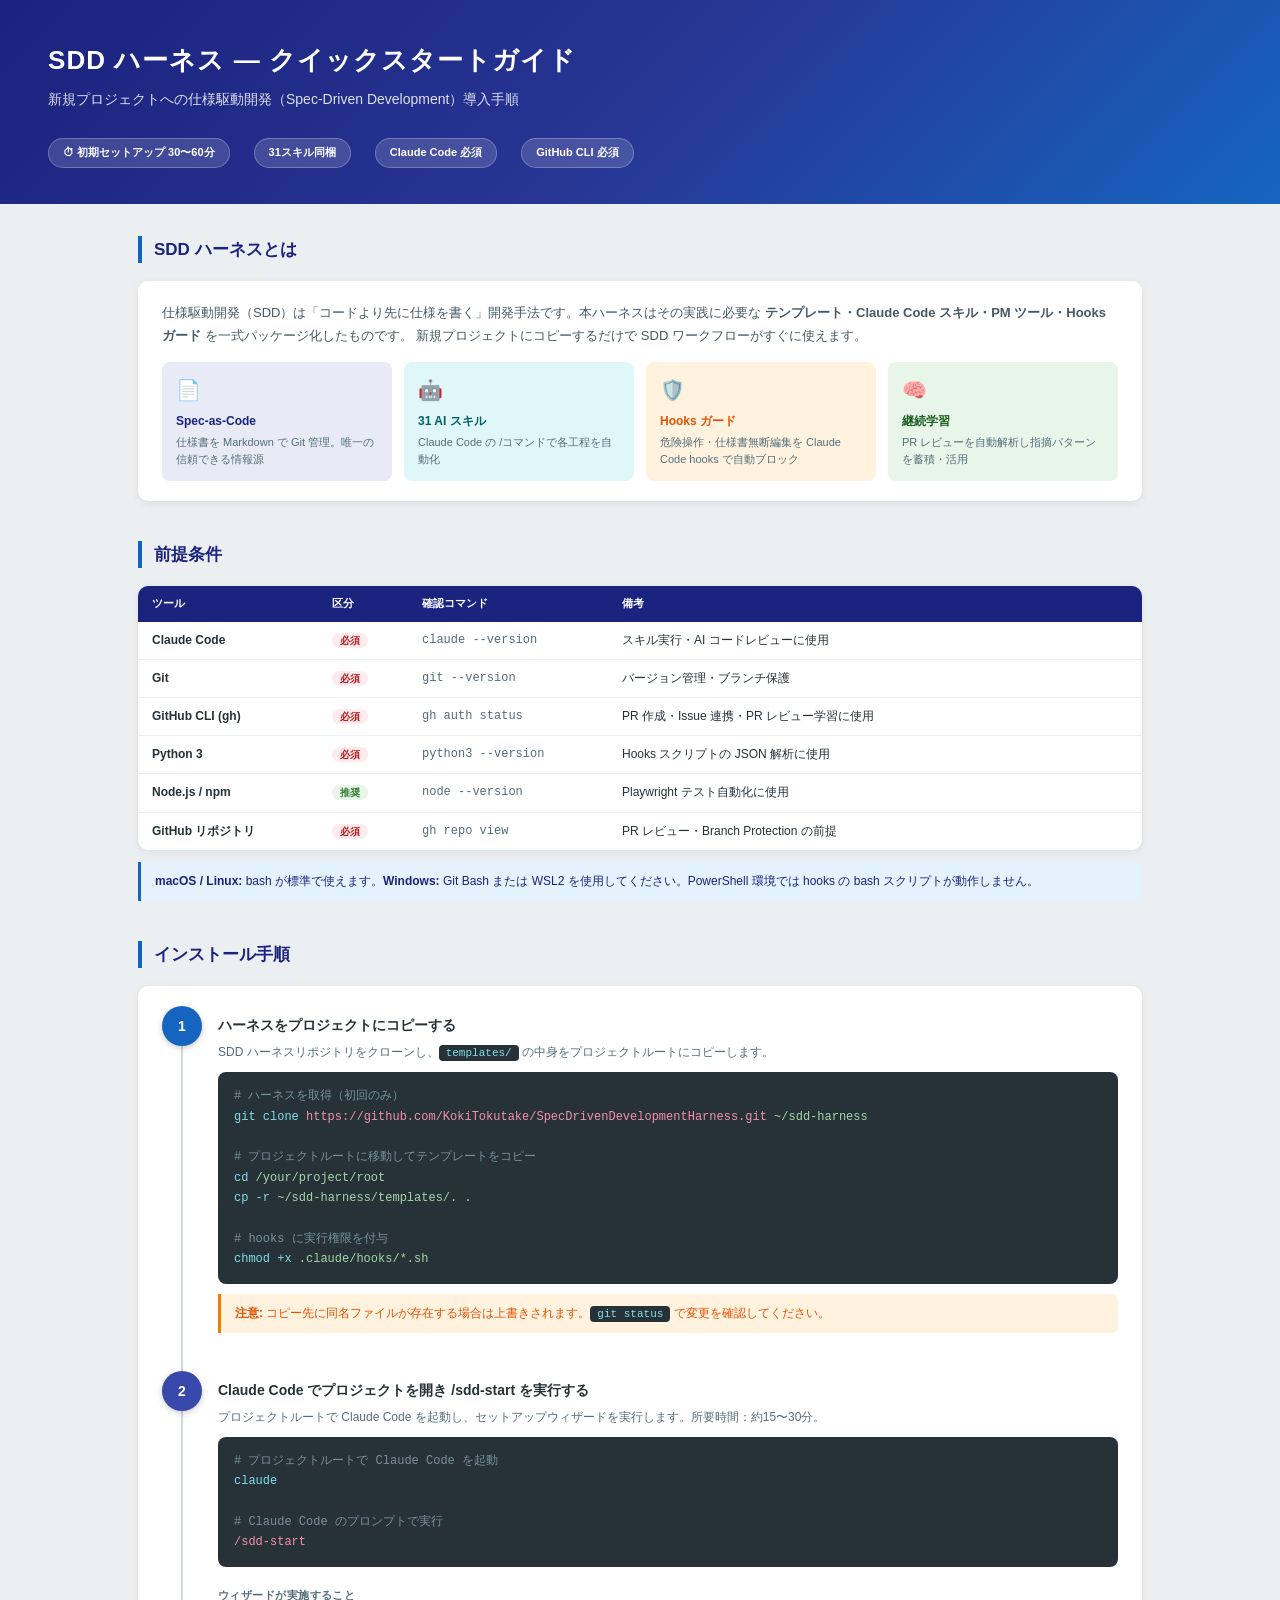
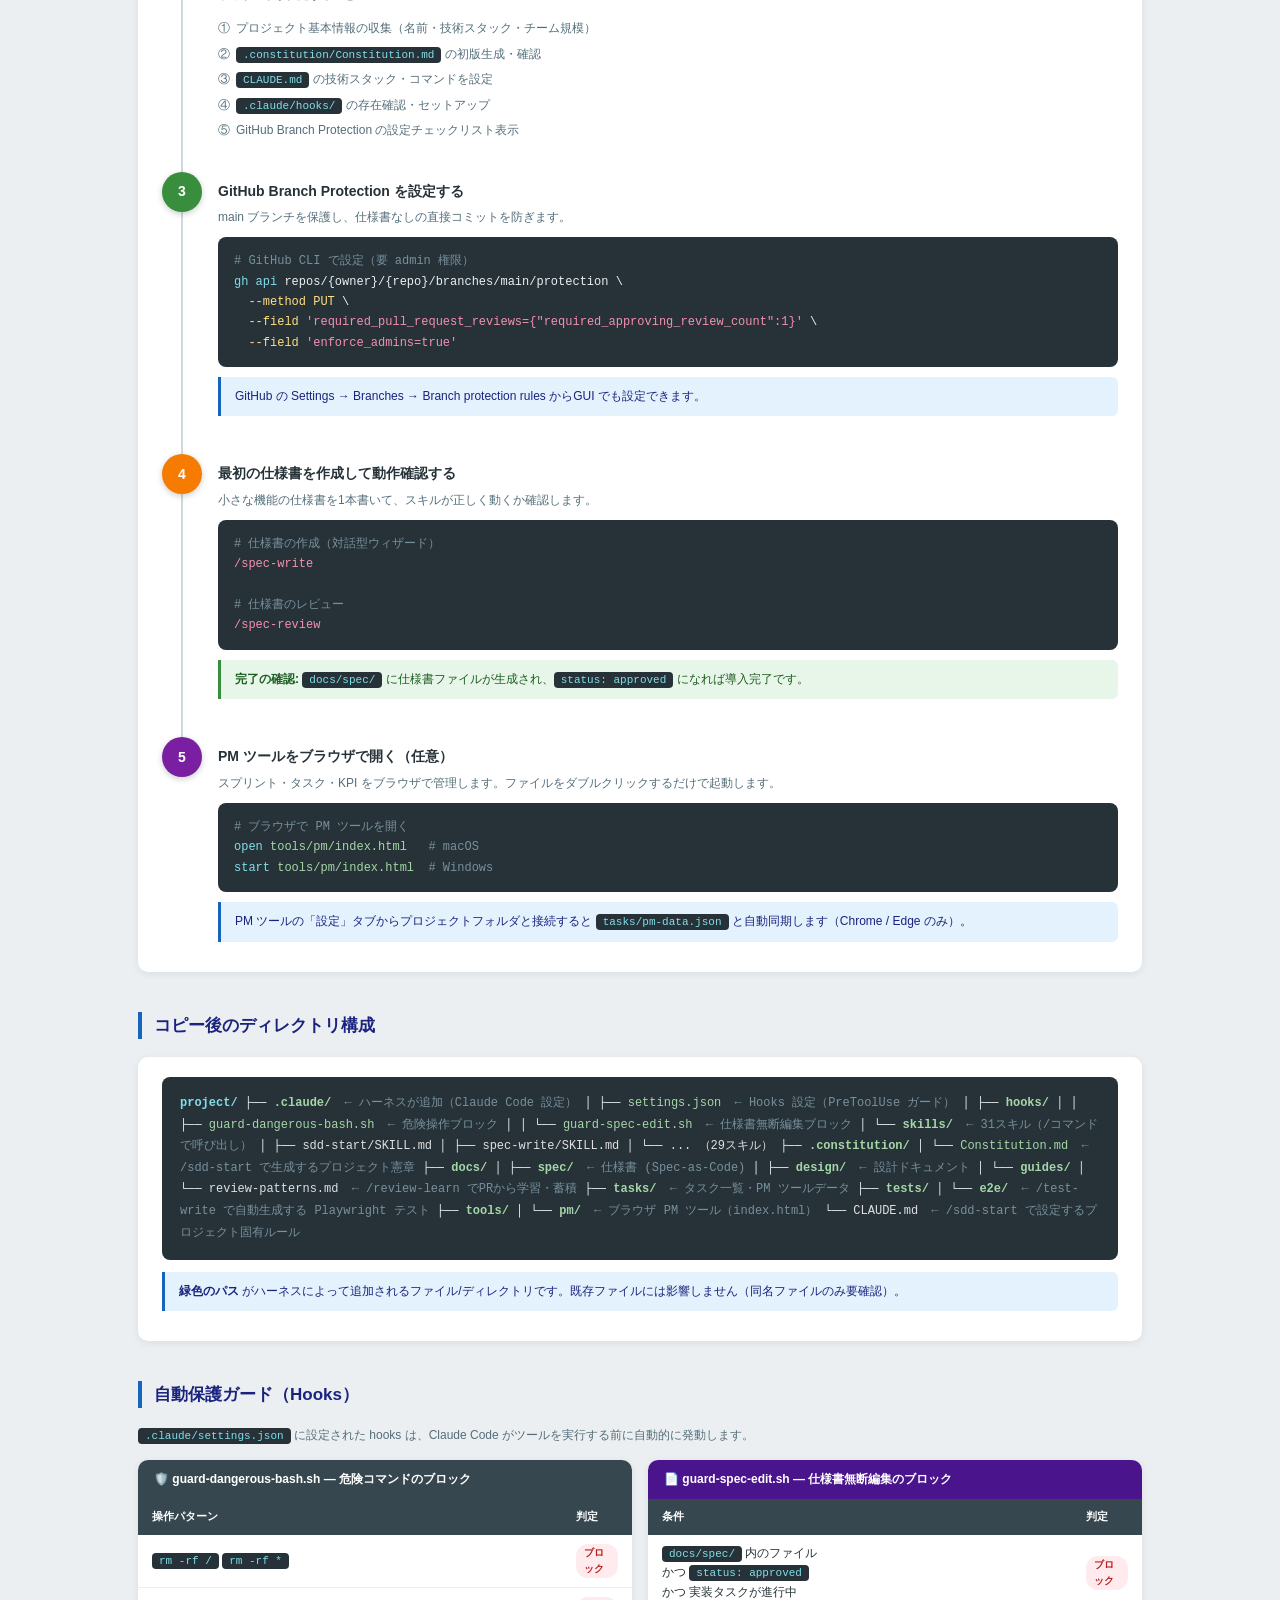
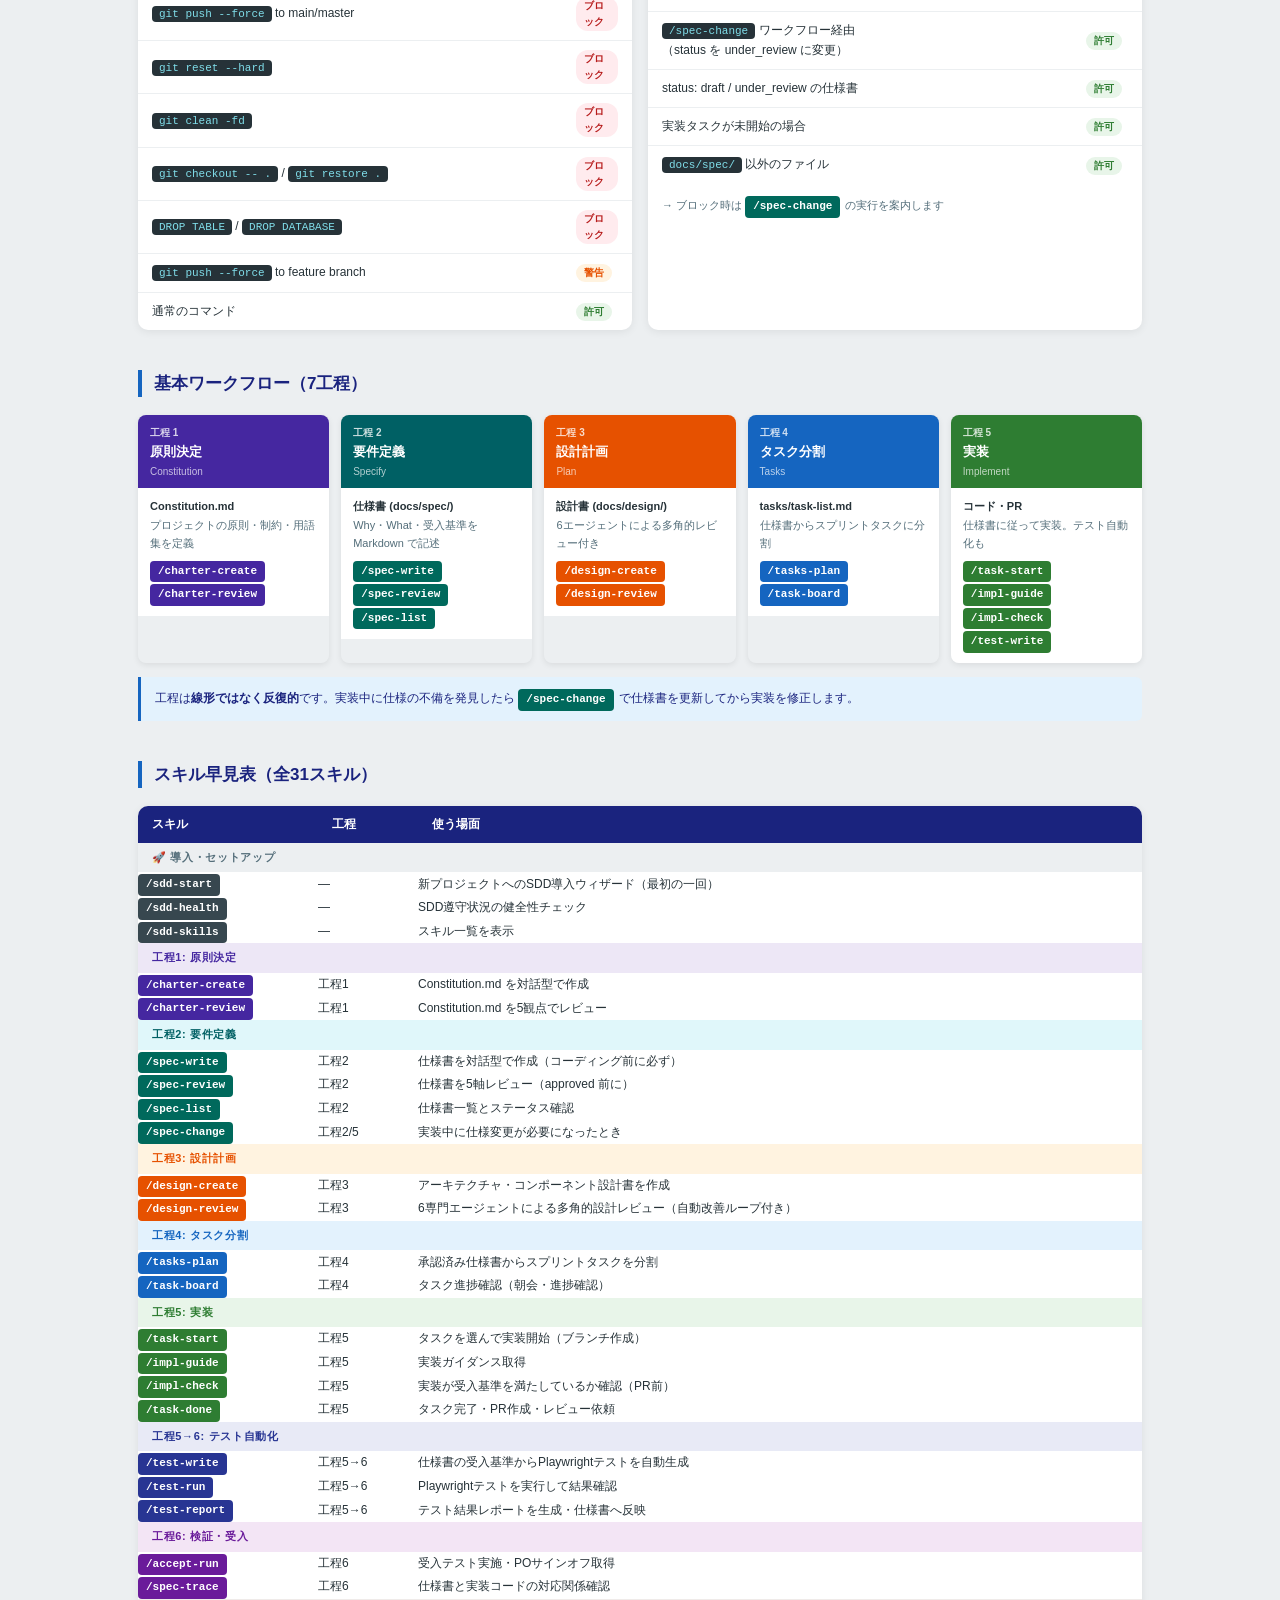
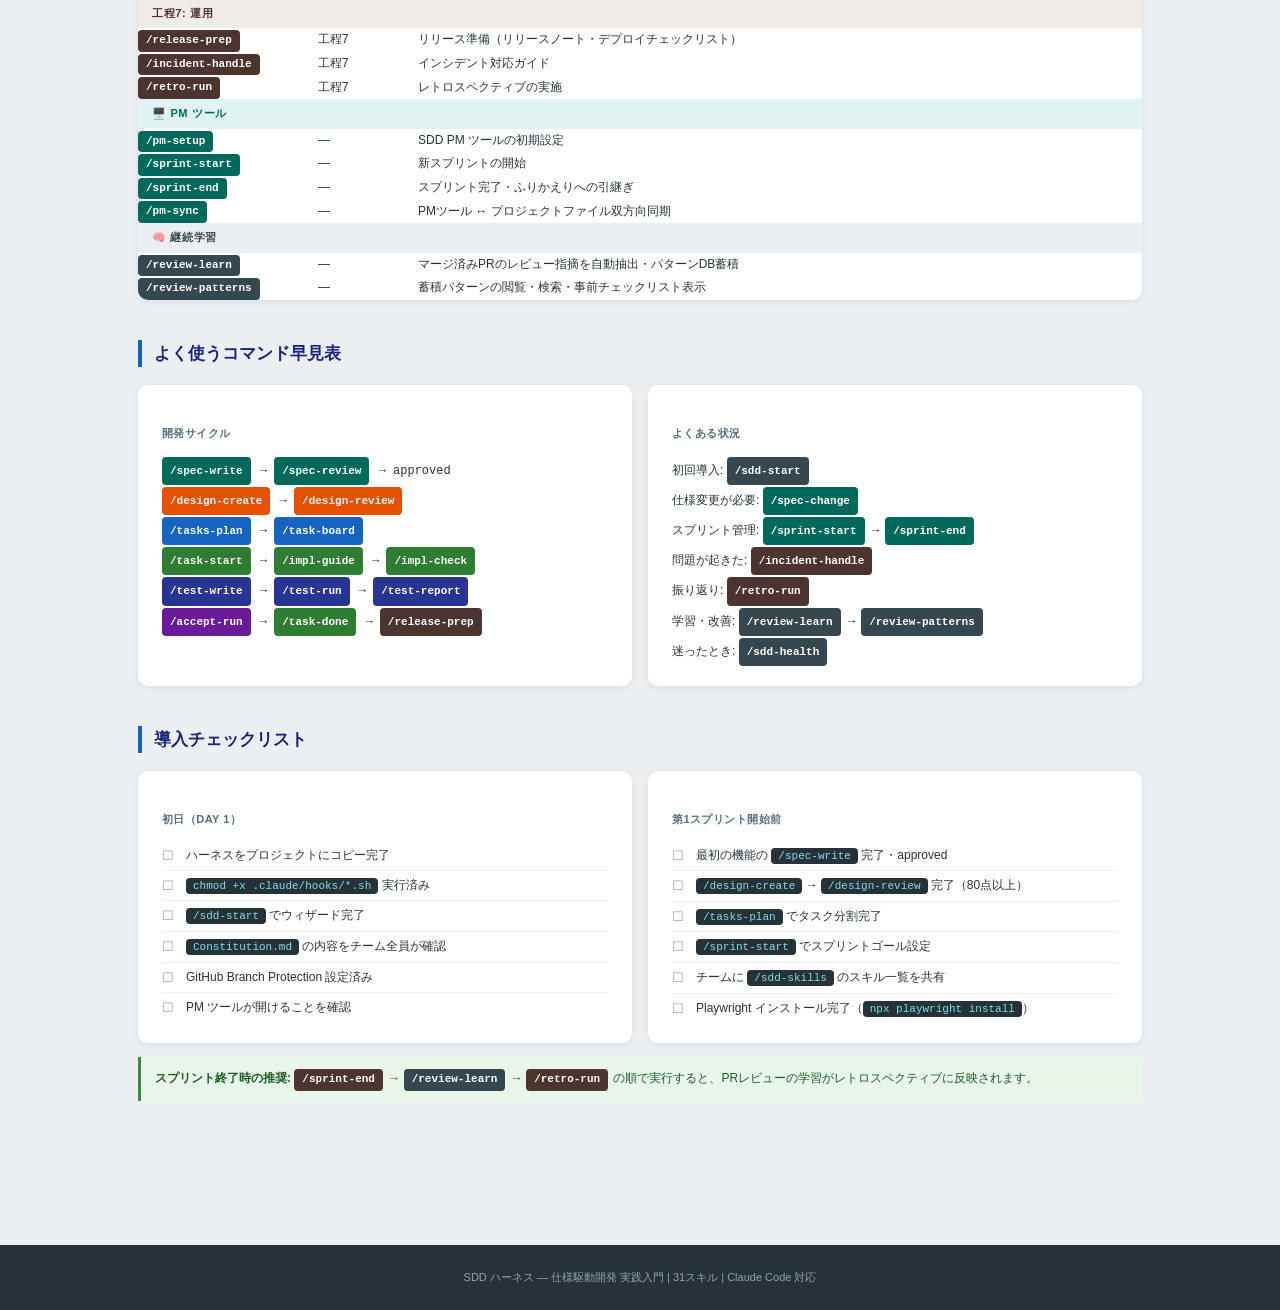
==== commit 12e5fdbd: "fix: コードブロックに white-space: pre を追加しコメントと実行コマンドを改行表示" ====
--- a/templates/docs/quickstart.html
+++ b/templates/docs/quickstart.html
@@ -99,6 +99,7 @@
   background: #263238; color: #ECEFF1; border-radius: 8px;
   padding: 14px 16px; font-family: 'Courier New', 'Consolas', monospace;
   font-size: 12px; line-height: 1.7; overflow-x: auto;
+  white-space: pre;
 }
 .code .comment { color: #78909C; }
 .code .cmd { color: #80DEEA; }
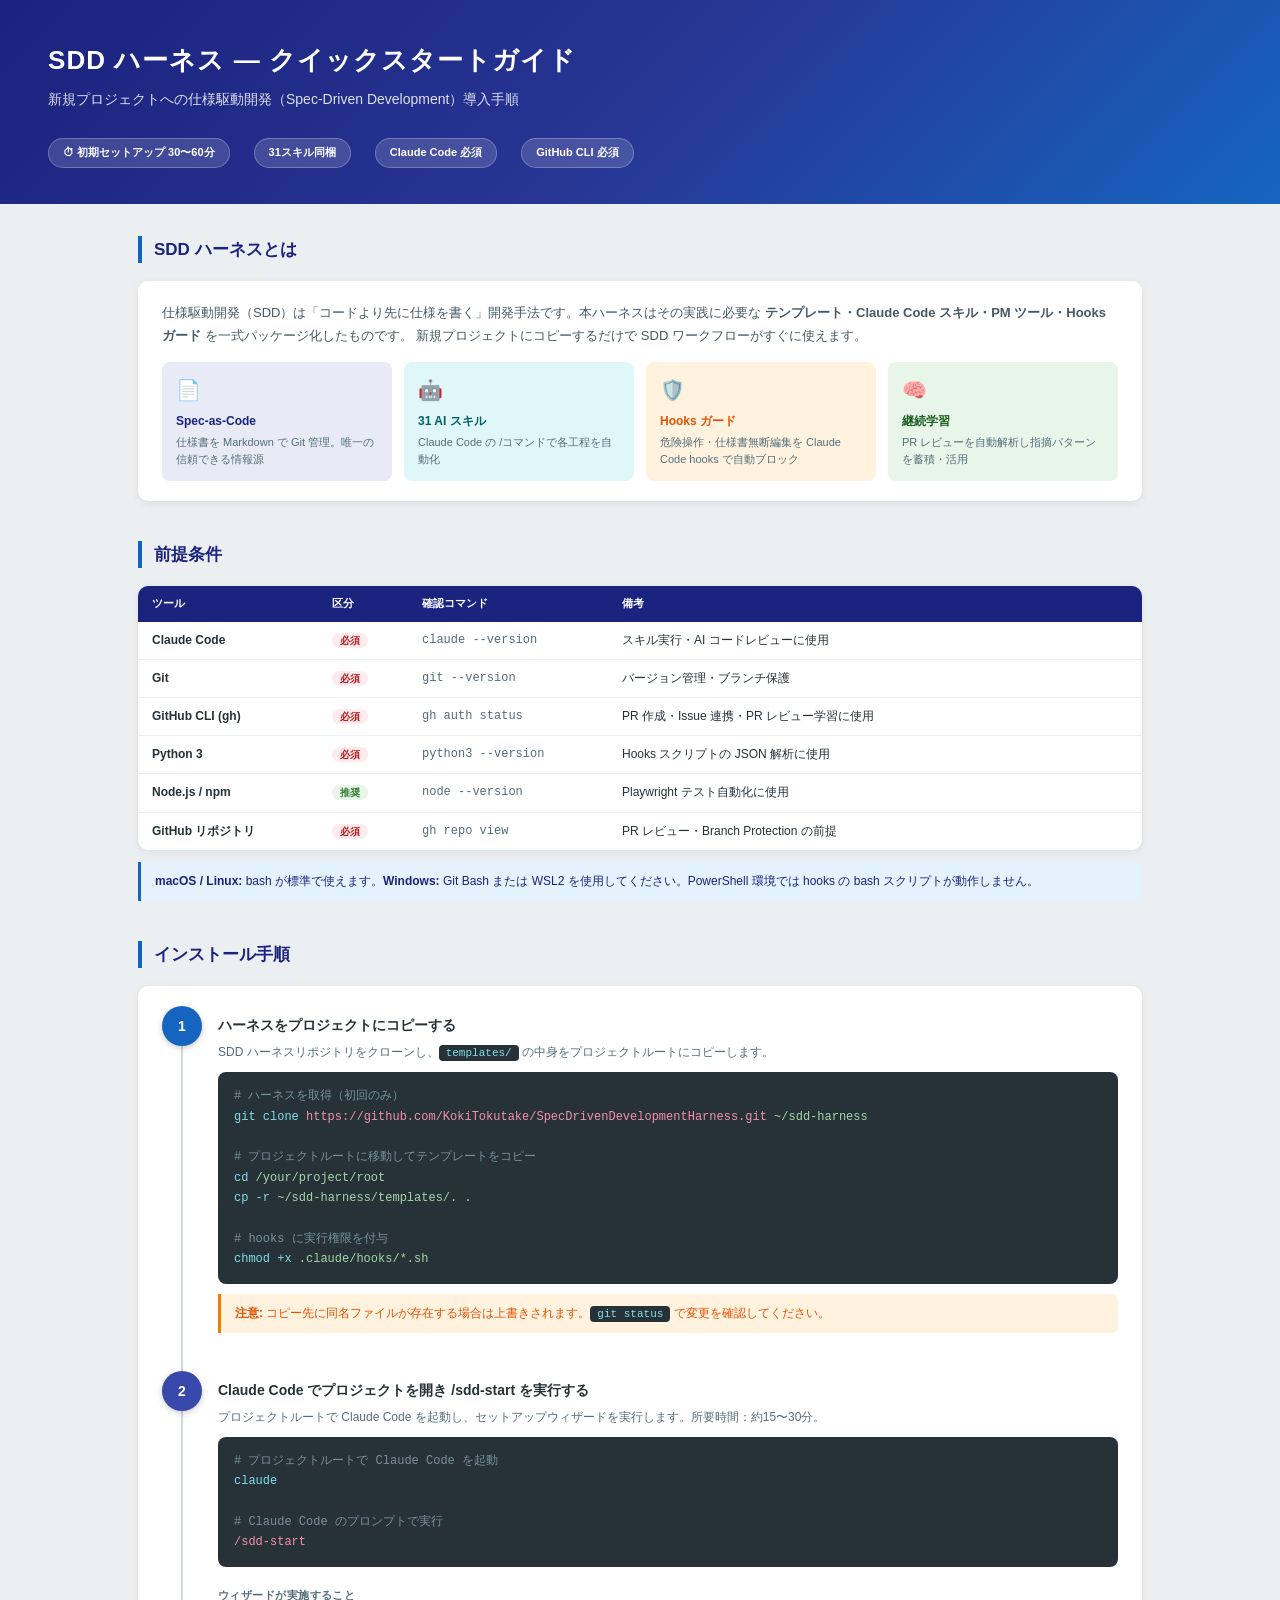
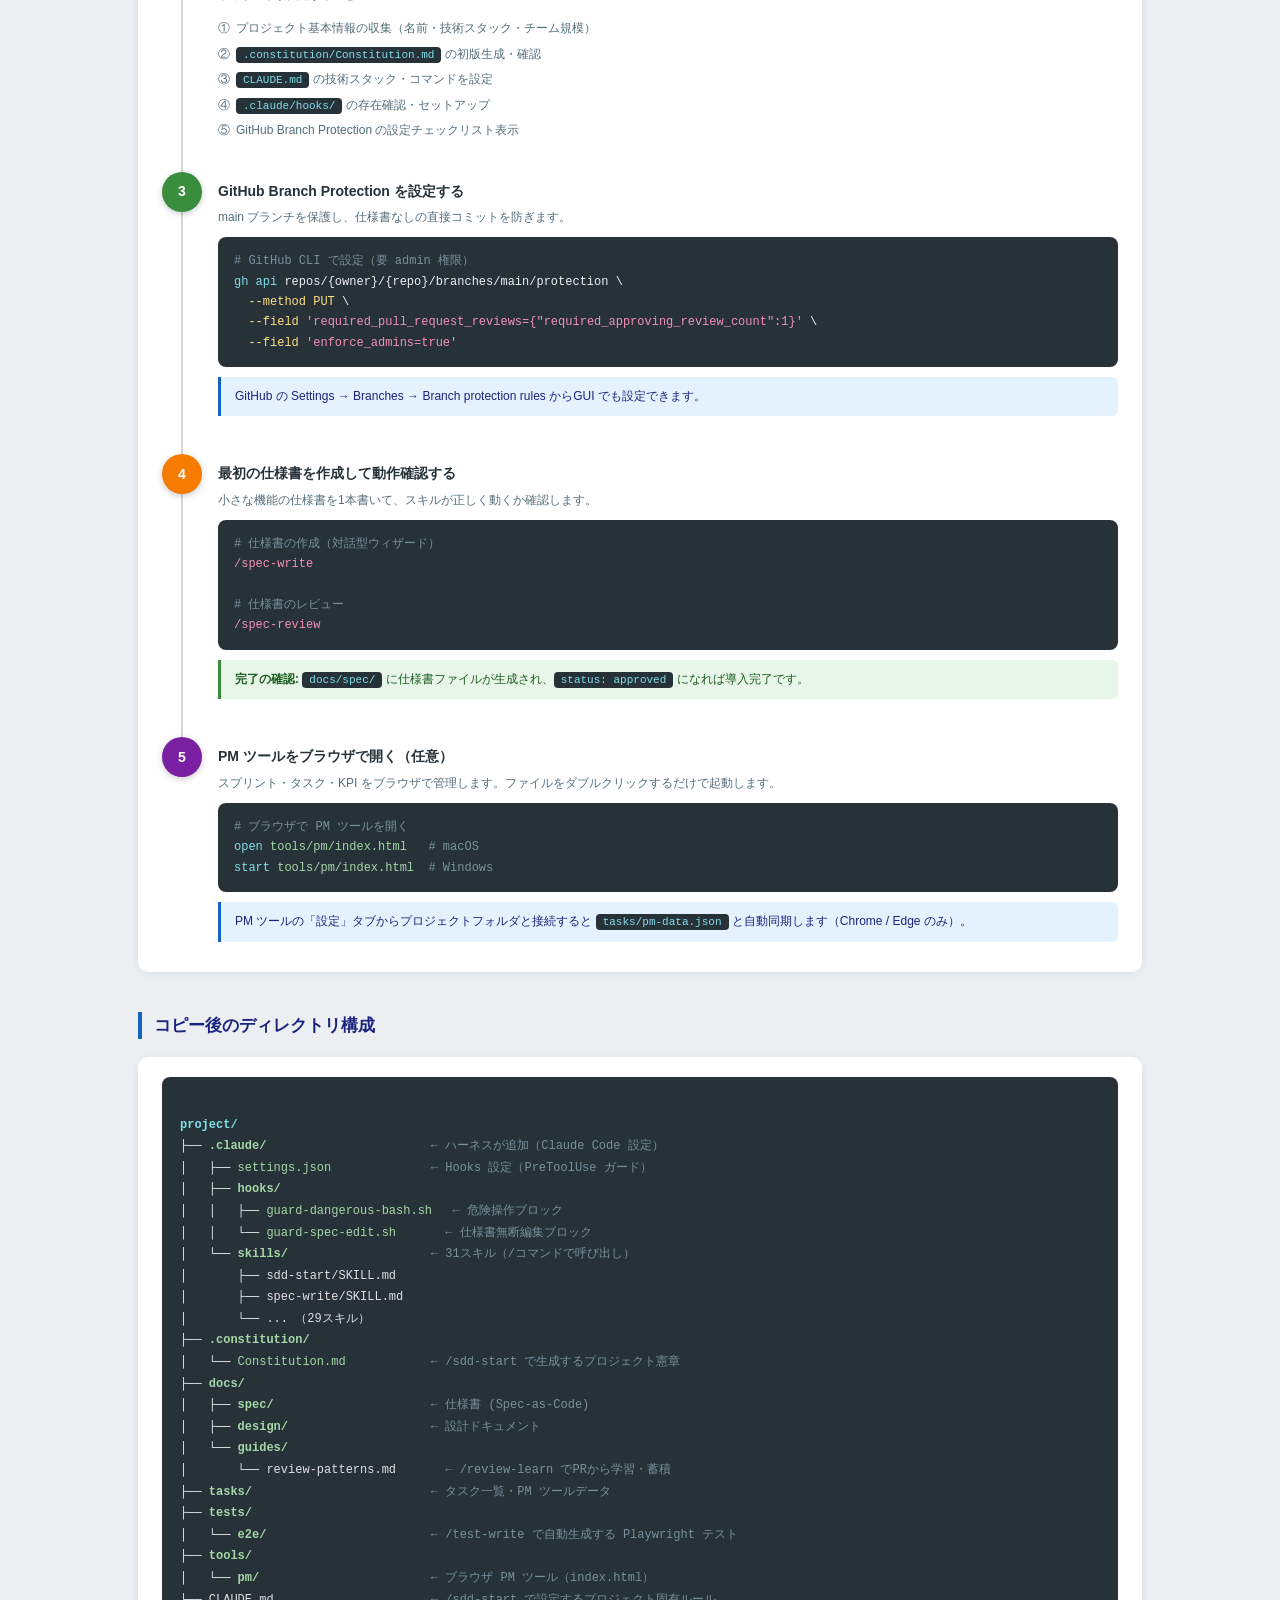
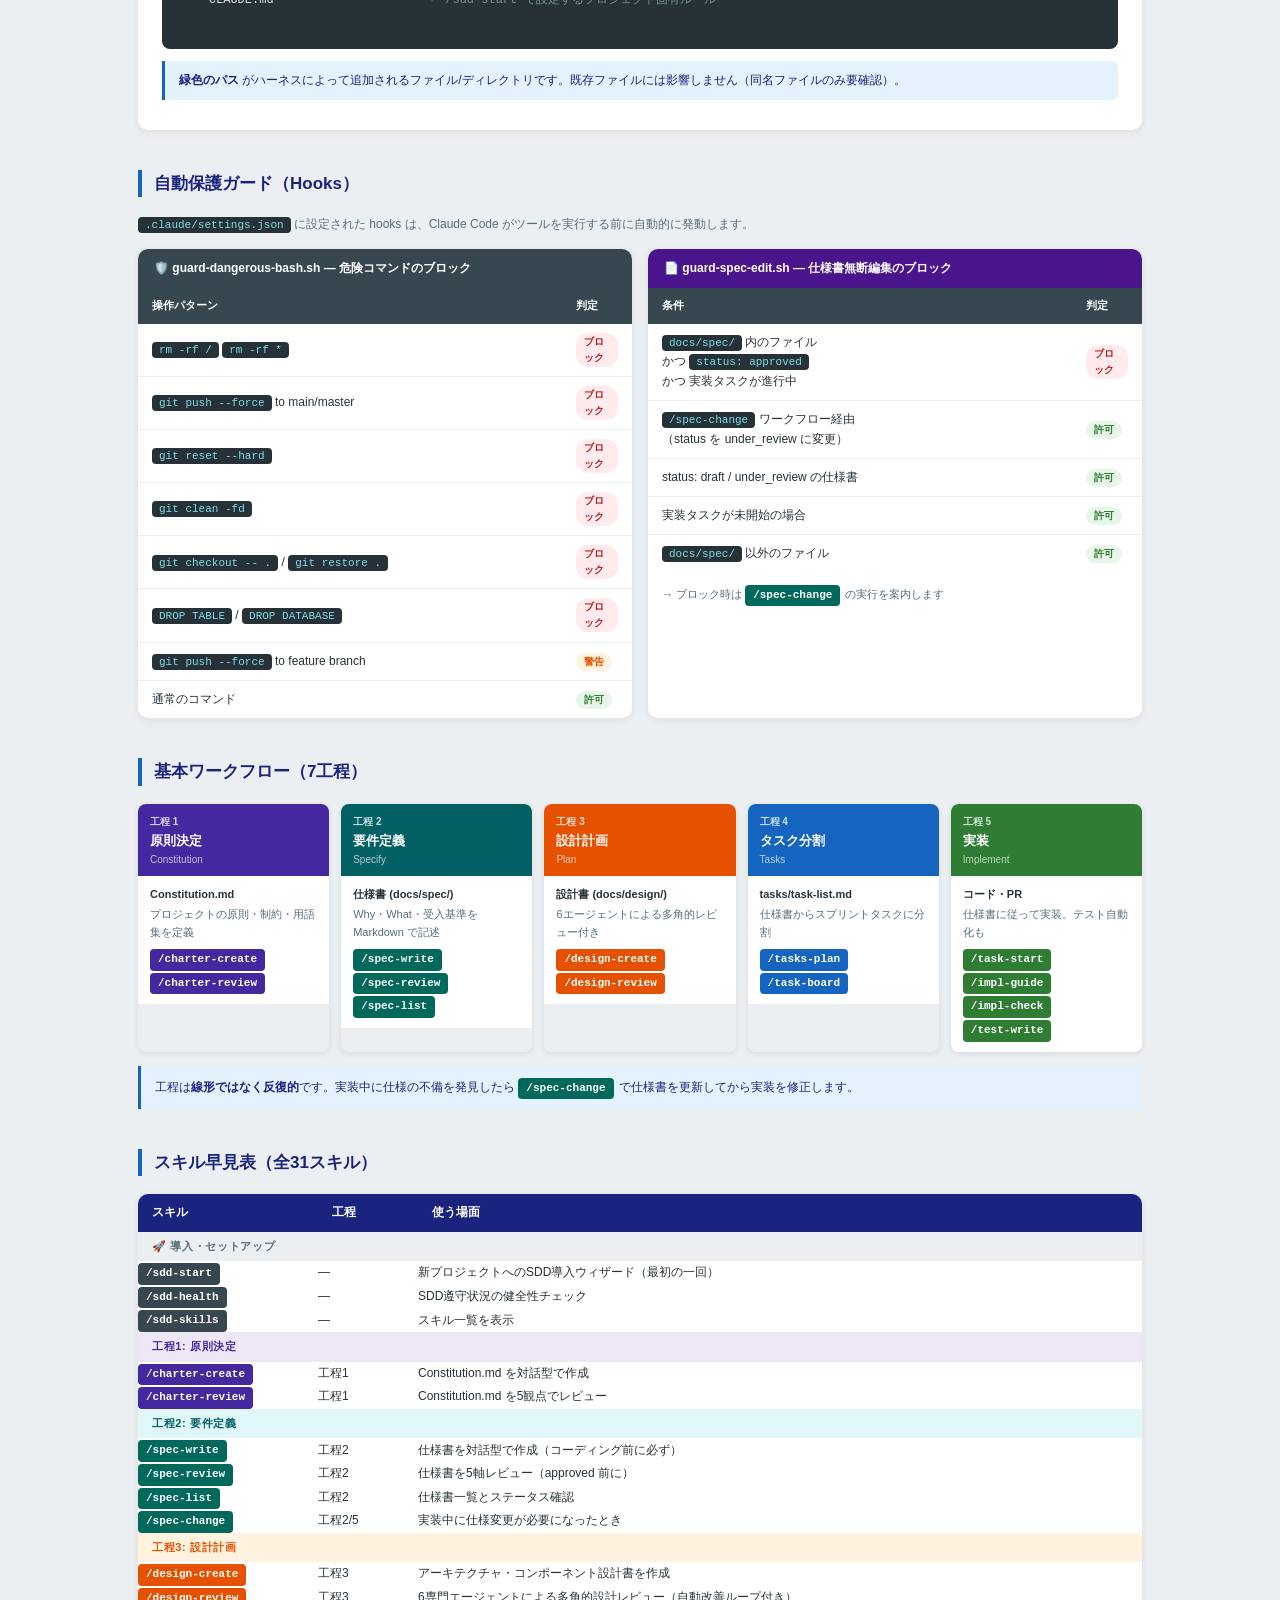
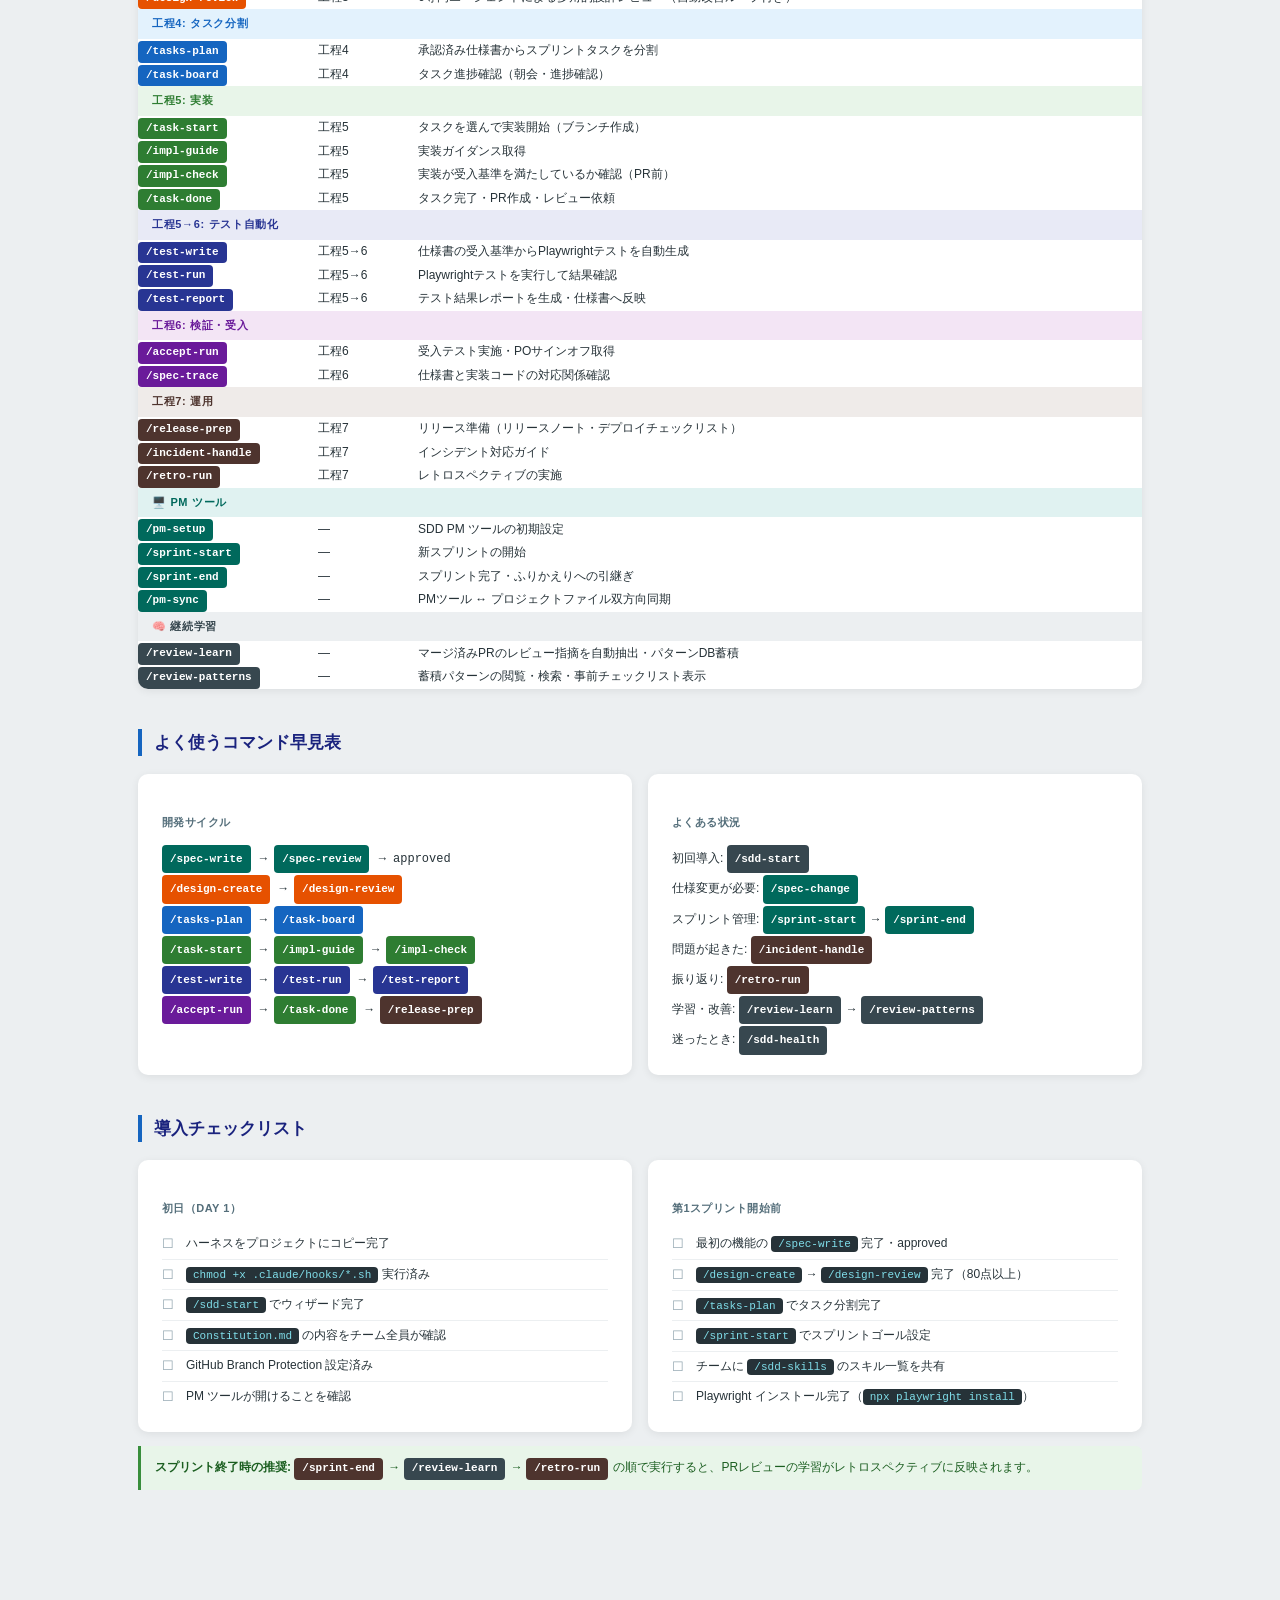
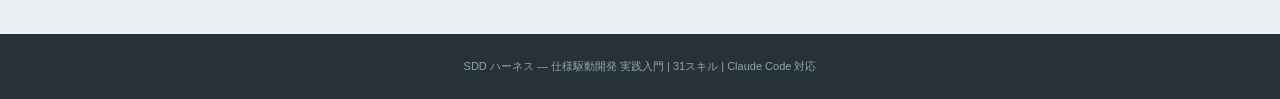
==== commit dd5f9f17: "fix: ディレクトリツリーブロックに white-space: pre を追加し改行を表示" ====
--- a/templates/docs/quickstart.html
+++ b/templates/docs/quickstart.html
@@ -197,7 +197,7 @@
 .dir-tree {
   background: #263238; color: #ECEFF1; border-radius: 8px;
   padding: 16px 18px; font-family: 'Courier New', monospace; font-size: 12px;
-  line-height: 1.8;
+  line-height: 1.8; white-space: pre;
 }
 .dir-tree .dir  { color: #80DEEA; font-weight: 700; }
 .dir-tree .file { color: #E0E0E0; }
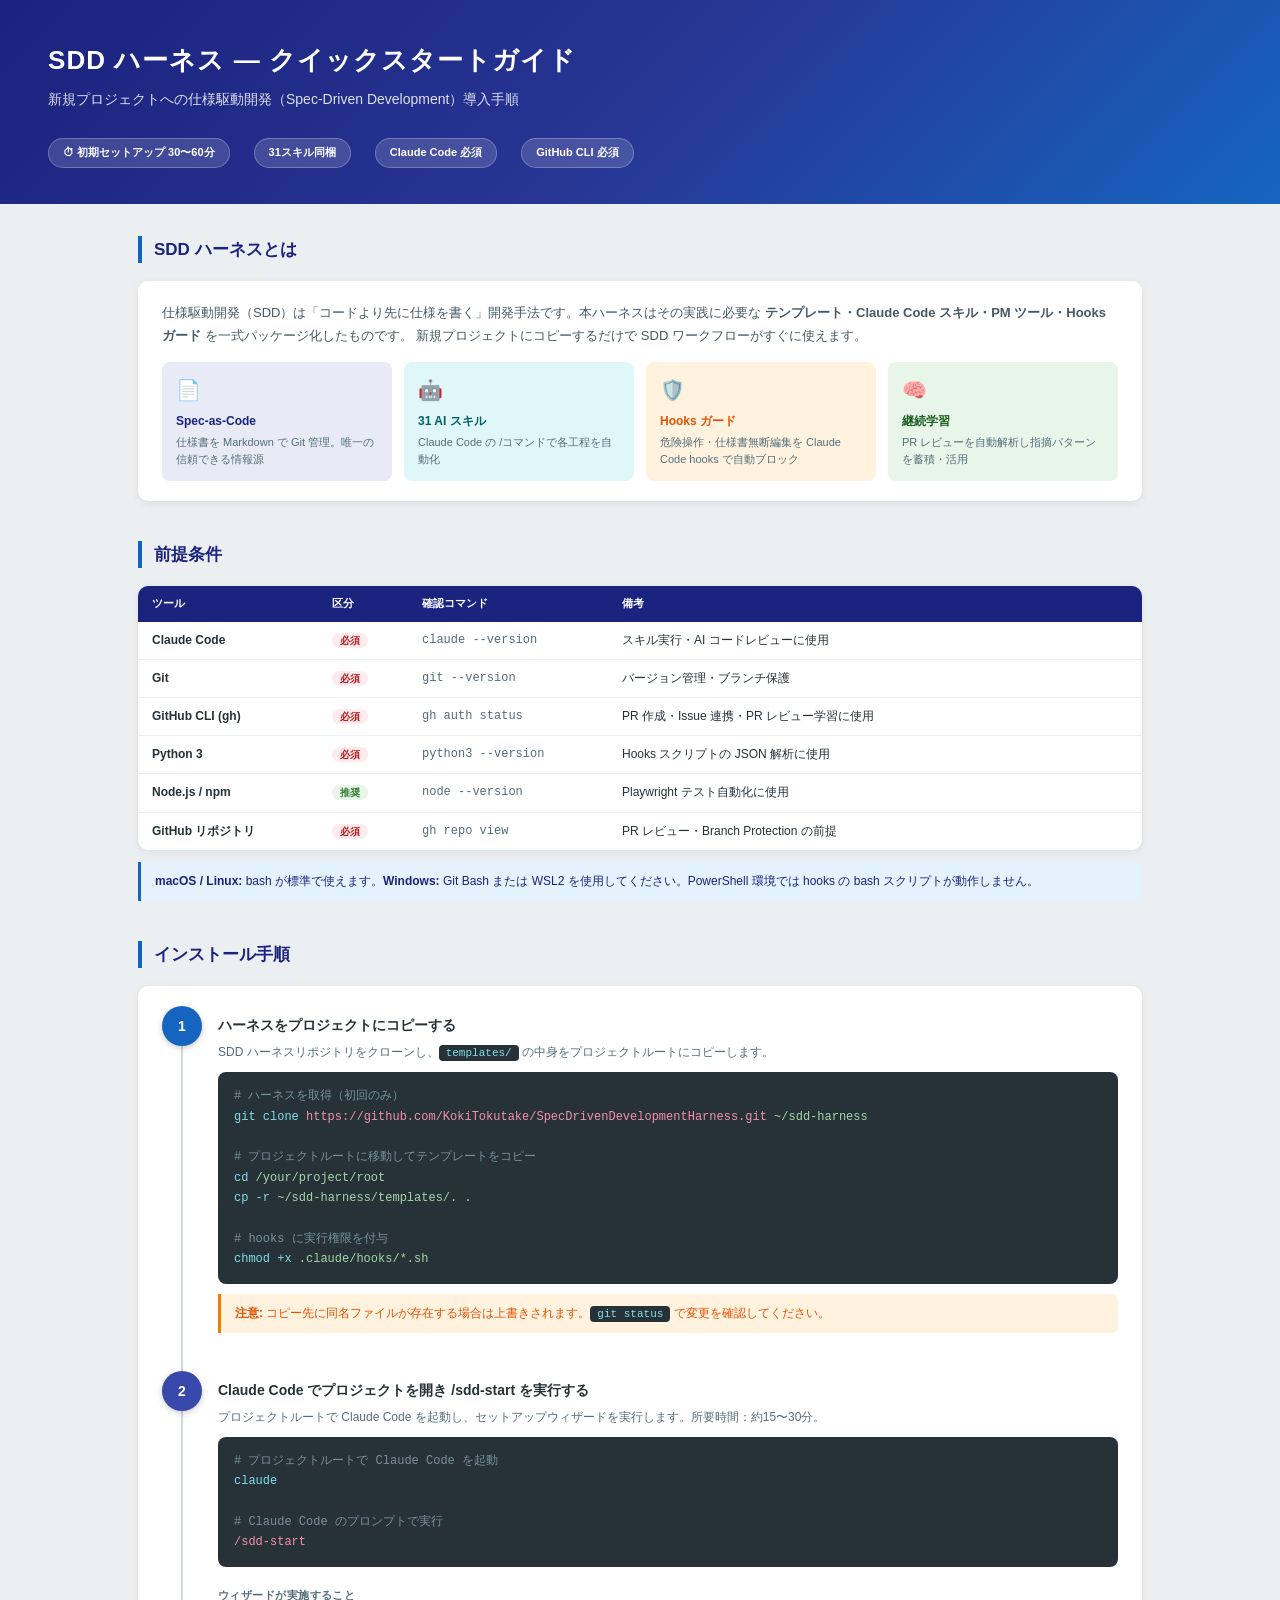
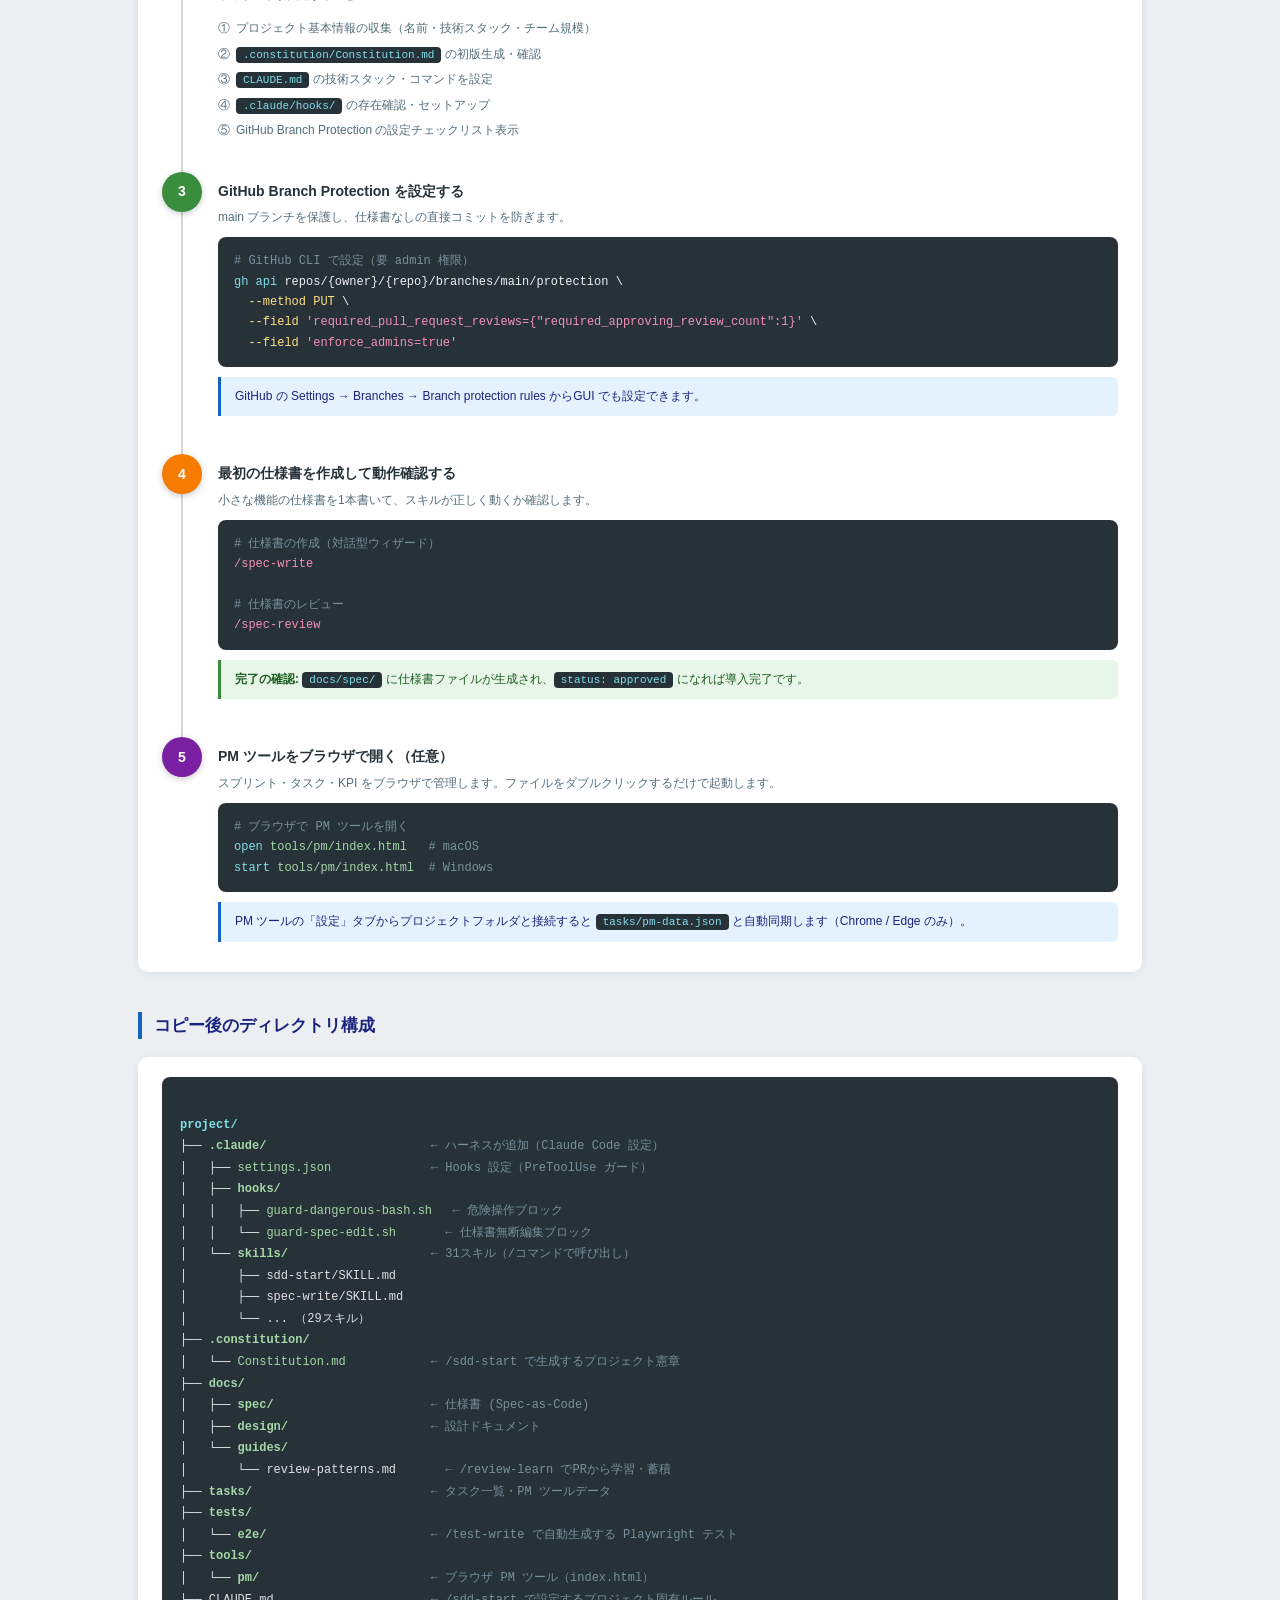
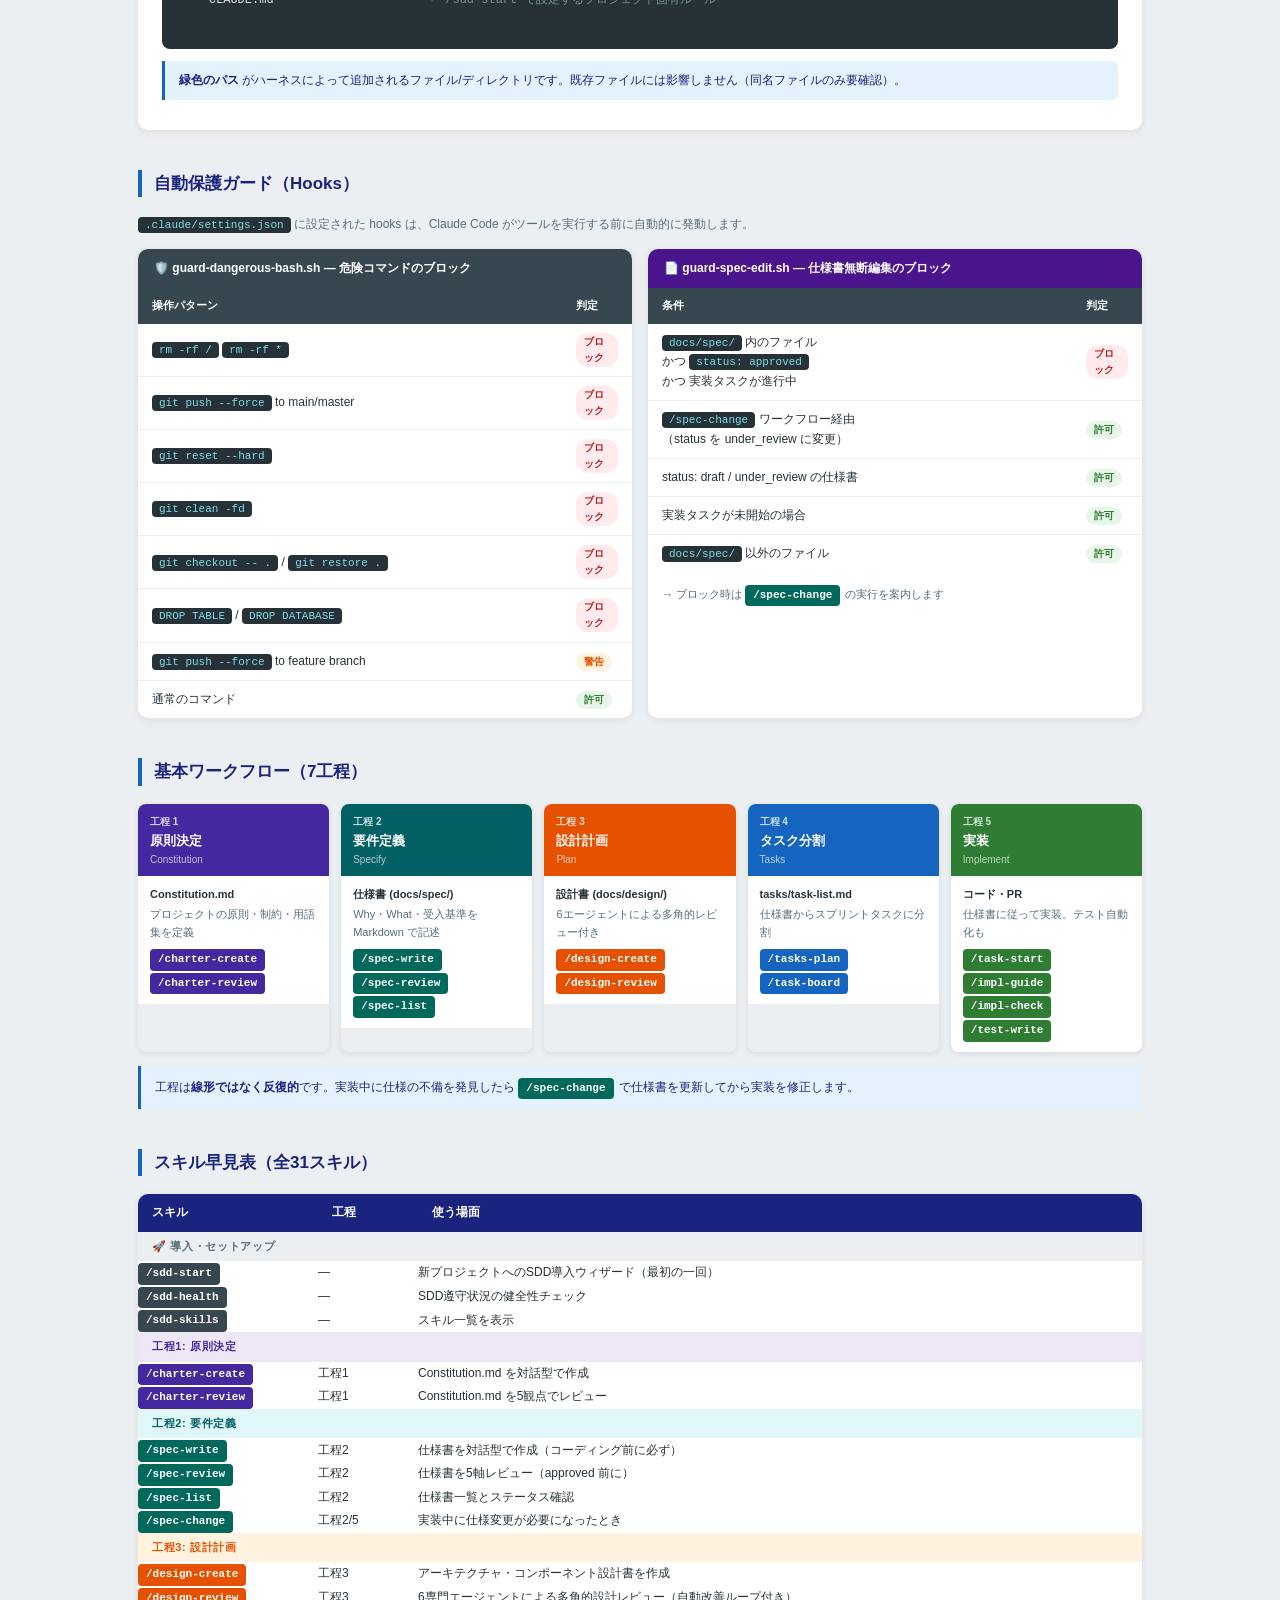
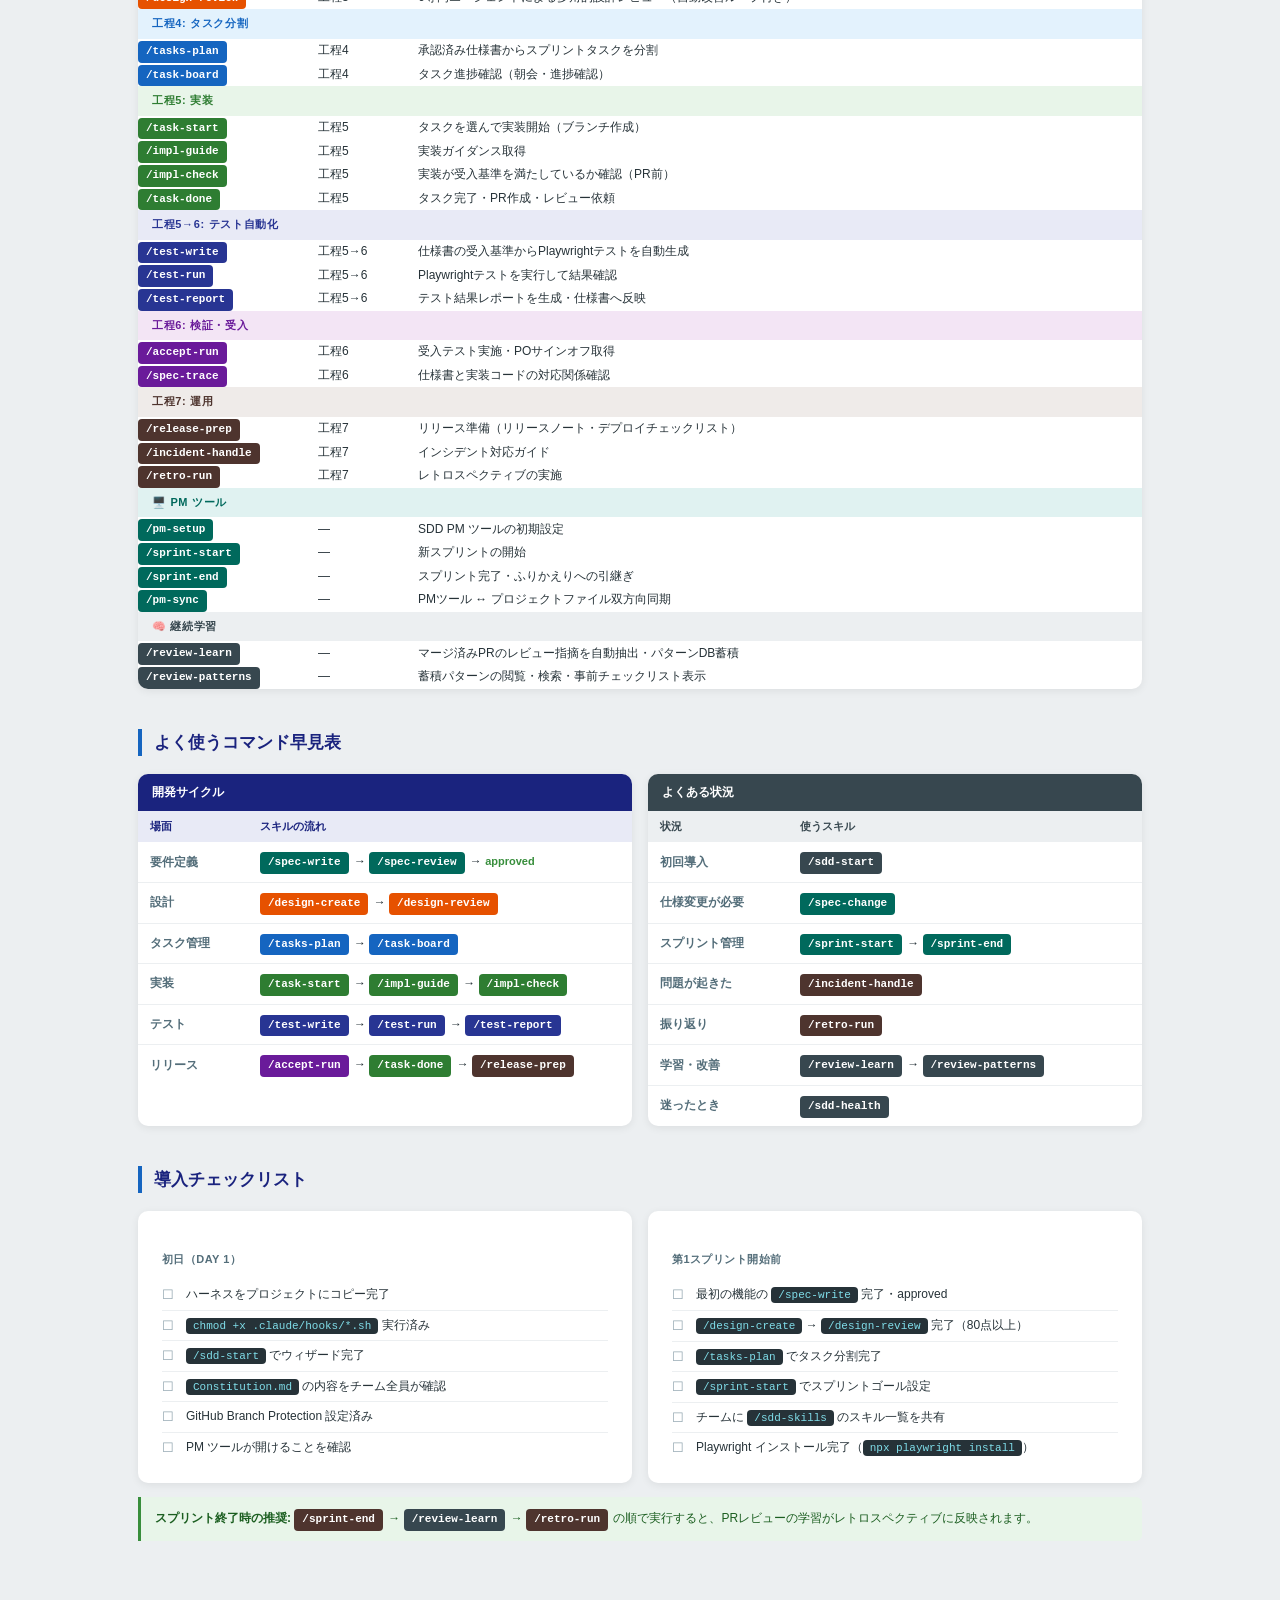
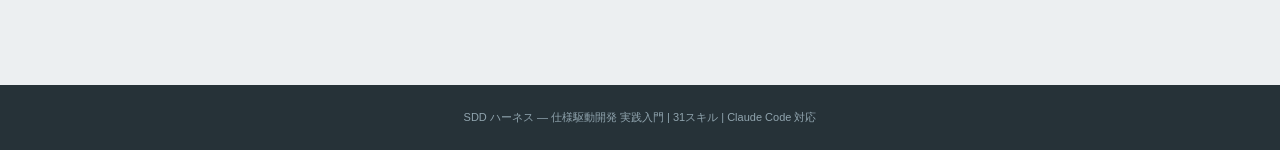
==== commit cadd4a65: "update: よく使うコマンド早見表を表形式に変更" ====
--- a/templates/docs/quickstart.html
+++ b/templates/docs/quickstart.html
@@ -673,28 +673,83 @@
   <section class="section">
     <h2 class="section-title">よく使うコマンド早見表</h2>
     <div class="grid2">
-      <div class="card card-pad">
-        <div class="section-subtitle">開発サイクル</div>
-        <div style="font-size:12px; line-height:2.2; font-family:'Courier New',monospace;">
-          <div><span class="skill phase2">/spec-write</span> → <span class="skill phase2">/spec-review</span> → approved</div>
-          <div><span class="skill phase3">/design-create</span> → <span class="skill phase3">/design-review</span></div>
-          <div><span class="skill phase4">/tasks-plan</span> → <span class="skill phase4">/task-board</span></div>
-          <div><span class="skill phase5">/task-start</span> → <span class="skill phase5">/impl-guide</span> → <span class="skill phase5">/impl-check</span></div>
-          <div><span class="skill phase6">/test-write</span> → <span class="skill phase6">/test-run</span> → <span class="skill phase6">/test-report</span></div>
-          <div><span class="skill phase7">/accept-run</span> → <span class="skill phase5">/task-done</span> → <span class="skill pm">/release-prep</span></div>
-        </div>
-      </div>
-      <div class="card card-pad">
-        <div class="section-subtitle">よくある状況</div>
-        <div style="font-size:12px; line-height:2.2;">
-          <div>初回導入:          <span class="skill setup">/sdd-start</span></div>
-          <div>仕様変更が必要:    <span class="skill phase2">/spec-change</span></div>
-          <div>スプリント管理:    <span class="skill pm" style="background:#00695C;">/sprint-start</span> → <span class="skill pm" style="background:#00695C;">/sprint-end</span></div>
-          <div>問題が起きた:      <span class="skill pm">/incident-handle</span></div>
-          <div>振り返り:          <span class="skill pm">/retro-run</span></div>
-          <div>学習・改善:        <span class="skill learn">/review-learn</span> → <span class="skill learn">/review-patterns</span></div>
-          <div>迷ったとき:        <span class="skill setup">/sdd-health</span></div>
-        </div>
+      <div class="card">
+        <div style="background:var(--indigo); color:#fff; padding:9px 14px; font-weight:700; font-size:12px;">開発サイクル</div>
+        <table style="width:100%; border-collapse:collapse; font-size:12px;">
+          <thead>
+            <tr>
+              <th style="background:#E8EAF6; color:var(--indigo); padding:7px 12px; text-align:left; font-size:11px; width:110px;">場面</th>
+              <th style="background:#E8EAF6; color:var(--indigo); padding:7px 12px; text-align:left; font-size:11px;">スキルの流れ</th>
+            </tr>
+          </thead>
+          <tbody>
+            <tr>
+              <td style="padding:8px 12px; border-bottom:1px solid #ECEFF1; color:var(--muted); font-weight:600;">要件定義</td>
+              <td style="padding:8px 12px; border-bottom:1px solid #ECEFF1;"><span class="skill phase2">/spec-write</span> → <span class="skill phase2">/spec-review</span> → <span style="font-size:11px; color:var(--green-m); font-weight:700;">approved</span></td>
+            </tr>
+            <tr>
+              <td style="padding:8px 12px; border-bottom:1px solid #ECEFF1; color:var(--muted); font-weight:600;">設計</td>
+              <td style="padding:8px 12px; border-bottom:1px solid #ECEFF1;"><span class="skill phase3">/design-create</span> → <span class="skill phase3">/design-review</span></td>
+            </tr>
+            <tr>
+              <td style="padding:8px 12px; border-bottom:1px solid #ECEFF1; color:var(--muted); font-weight:600;">タスク管理</td>
+              <td style="padding:8px 12px; border-bottom:1px solid #ECEFF1;"><span class="skill phase4">/tasks-plan</span> → <span class="skill phase4">/task-board</span></td>
+            </tr>
+            <tr>
+              <td style="padding:8px 12px; border-bottom:1px solid #ECEFF1; color:var(--muted); font-weight:600;">実装</td>
+              <td style="padding:8px 12px; border-bottom:1px solid #ECEFF1;"><span class="skill phase5">/task-start</span> → <span class="skill phase5">/impl-guide</span> → <span class="skill phase5">/impl-check</span></td>
+            </tr>
+            <tr>
+              <td style="padding:8px 12px; border-bottom:1px solid #ECEFF1; color:var(--muted); font-weight:600;">テスト</td>
+              <td style="padding:8px 12px; border-bottom:1px solid #ECEFF1;"><span class="skill phase6">/test-write</span> → <span class="skill phase6">/test-run</span> → <span class="skill phase6">/test-report</span></td>
+            </tr>
+            <tr>
+              <td style="padding:8px 12px; color:var(--muted); font-weight:600;">リリース</td>
+              <td style="padding:8px 12px;"><span class="skill phase7">/accept-run</span> → <span class="skill phase5">/task-done</span> → <span class="skill pm">/release-prep</span></td>
+            </tr>
+          </tbody>
+        </table>
+      </div>
+      <div class="card">
+        <div style="background:#37474F; color:#fff; padding:9px 14px; font-weight:700; font-size:12px;">よくある状況</div>
+        <table style="width:100%; border-collapse:collapse; font-size:12px;">
+          <thead>
+            <tr>
+              <th style="background:#ECEFF1; color:#37474F; padding:7px 12px; text-align:left; font-size:11px; width:140px;">状況</th>
+              <th style="background:#ECEFF1; color:#37474F; padding:7px 12px; text-align:left; font-size:11px;">使うスキル</th>
+            </tr>
+          </thead>
+          <tbody>
+            <tr>
+              <td style="padding:8px 12px; border-bottom:1px solid #ECEFF1; color:var(--muted); font-weight:600;">初回導入</td>
+              <td style="padding:8px 12px; border-bottom:1px solid #ECEFF1;"><span class="skill setup">/sdd-start</span></td>
+            </tr>
+            <tr>
+              <td style="padding:8px 12px; border-bottom:1px solid #ECEFF1; color:var(--muted); font-weight:600;">仕様変更が必要</td>
+              <td style="padding:8px 12px; border-bottom:1px solid #ECEFF1;"><span class="skill phase2">/spec-change</span></td>
+            </tr>
+            <tr>
+              <td style="padding:8px 12px; border-bottom:1px solid #ECEFF1; color:var(--muted); font-weight:600;">スプリント管理</td>
+              <td style="padding:8px 12px; border-bottom:1px solid #ECEFF1;"><span class="skill pm" style="background:#00695C;">/sprint-start</span> → <span class="skill pm" style="background:#00695C;">/sprint-end</span></td>
+            </tr>
+            <tr>
+              <td style="padding:8px 12px; border-bottom:1px solid #ECEFF1; color:var(--muted); font-weight:600;">問題が起きた</td>
+              <td style="padding:8px 12px; border-bottom:1px solid #ECEFF1;"><span class="skill pm">/incident-handle</span></td>
+            </tr>
+            <tr>
+              <td style="padding:8px 12px; border-bottom:1px solid #ECEFF1; color:var(--muted); font-weight:600;">振り返り</td>
+              <td style="padding:8px 12px; border-bottom:1px solid #ECEFF1;"><span class="skill pm">/retro-run</span></td>
+            </tr>
+            <tr>
+              <td style="padding:8px 12px; border-bottom:1px solid #ECEFF1; color:var(--muted); font-weight:600;">学習・改善</td>
+              <td style="padding:8px 12px; border-bottom:1px solid #ECEFF1;"><span class="skill learn">/review-learn</span> → <span class="skill learn">/review-patterns</span></td>
+            </tr>
+            <tr>
+              <td style="padding:8px 12px; color:var(--muted); font-weight:600;">迷ったとき</td>
+              <td style="padding:8px 12px;"><span class="skill setup">/sdd-health</span></td>
+            </tr>
+          </tbody>
+        </table>
       </div>
     </div>
   </section>
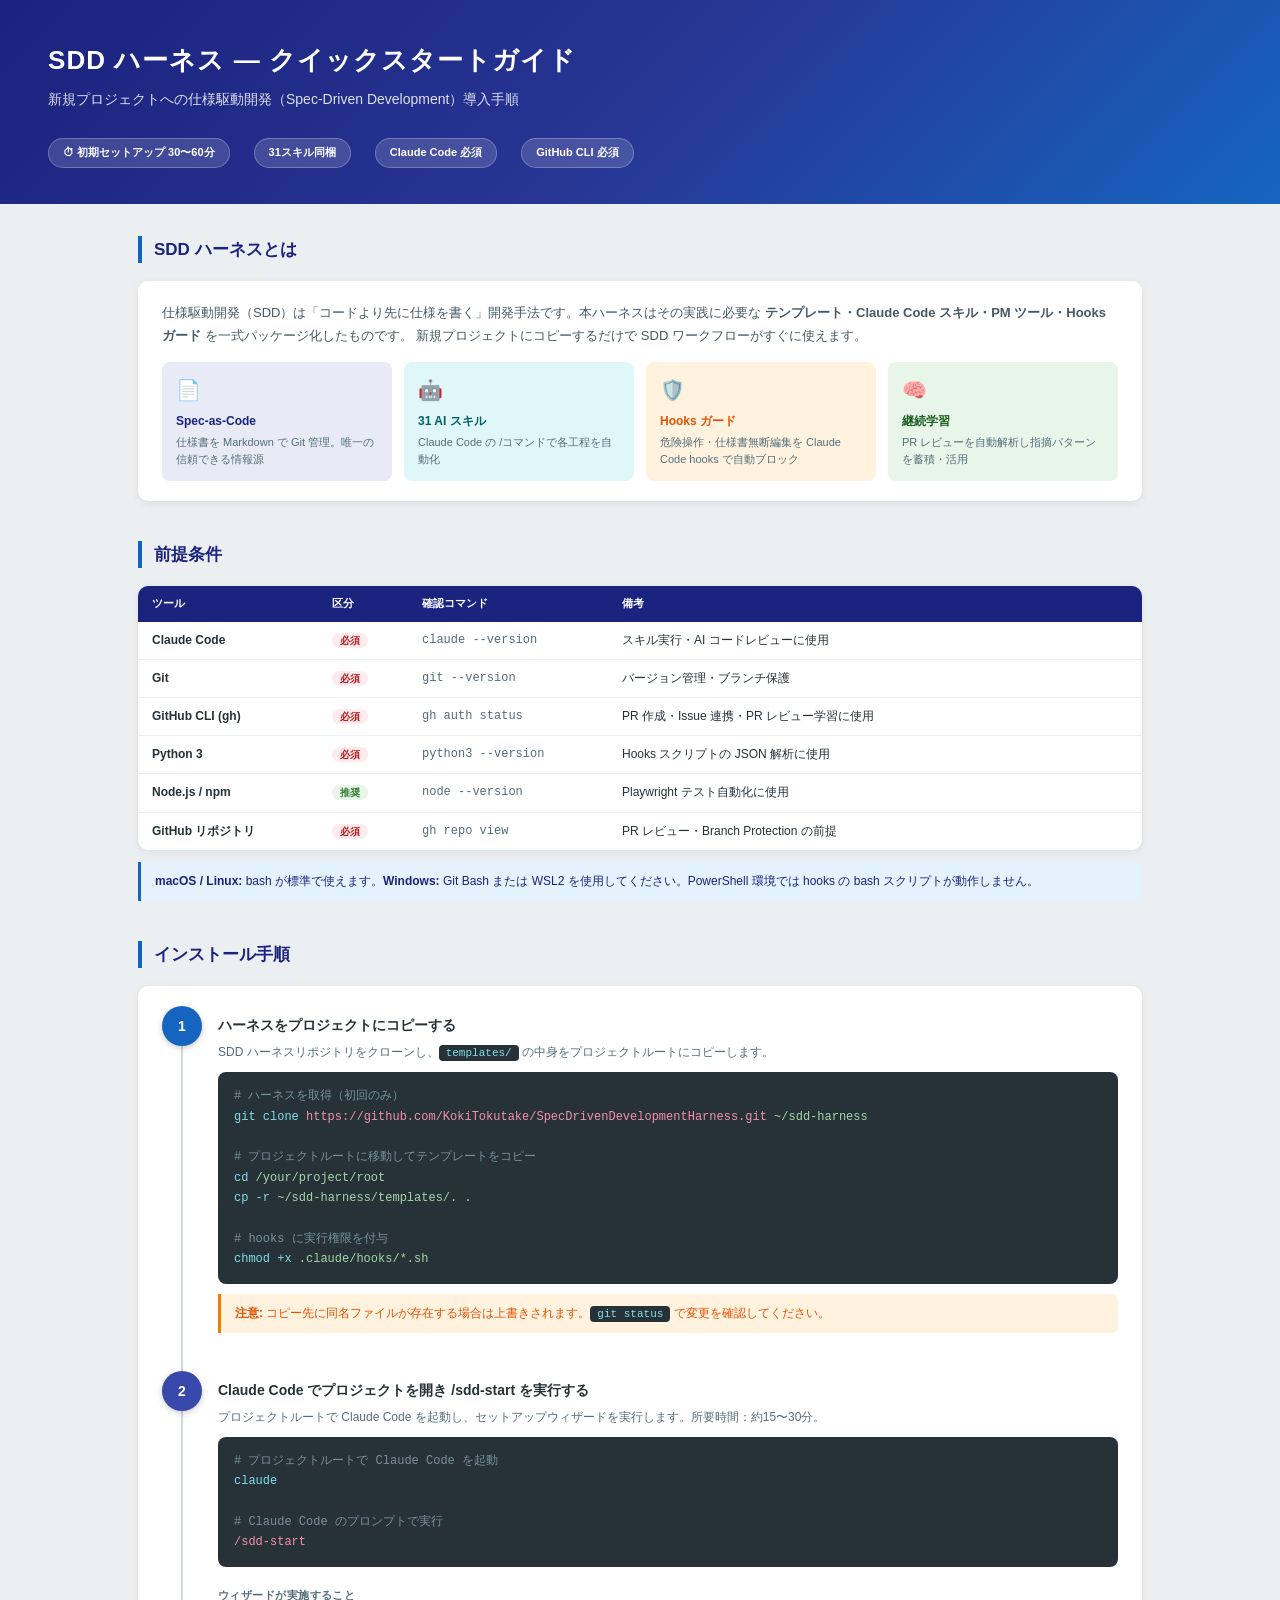
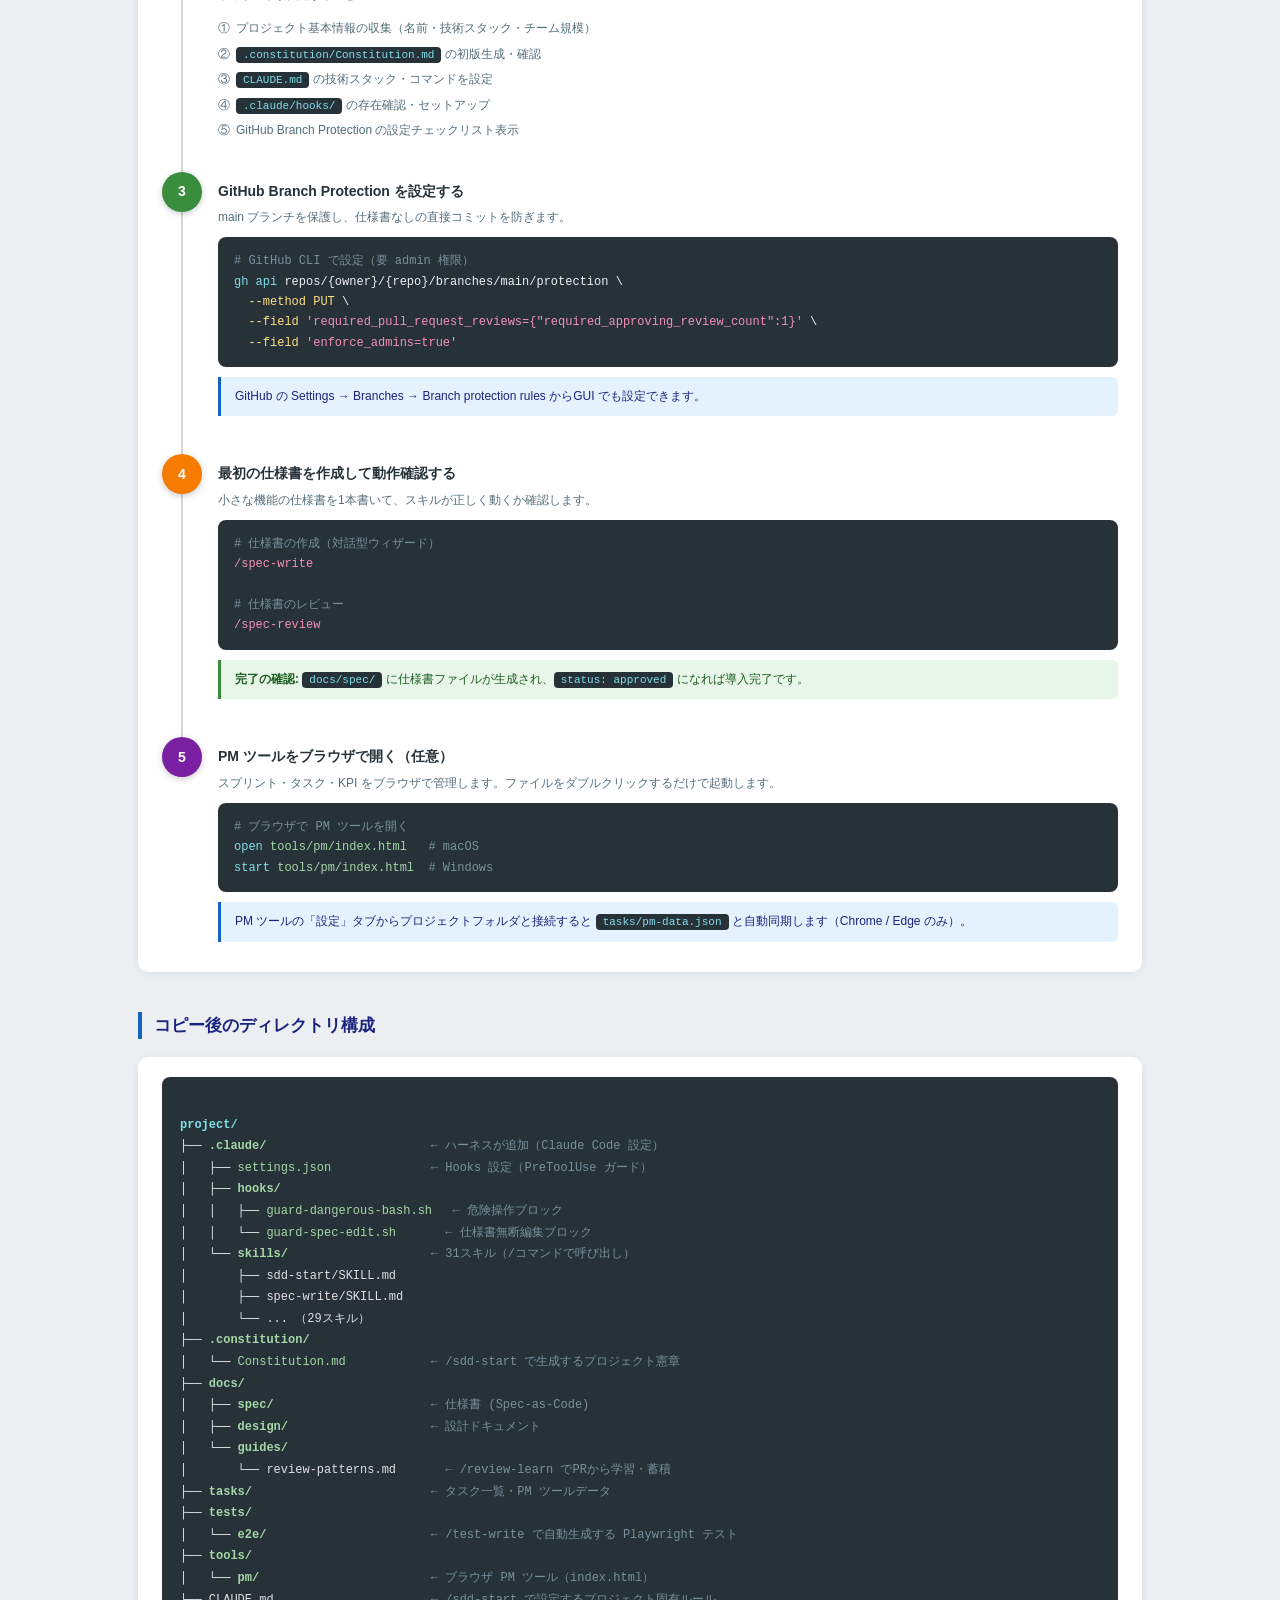
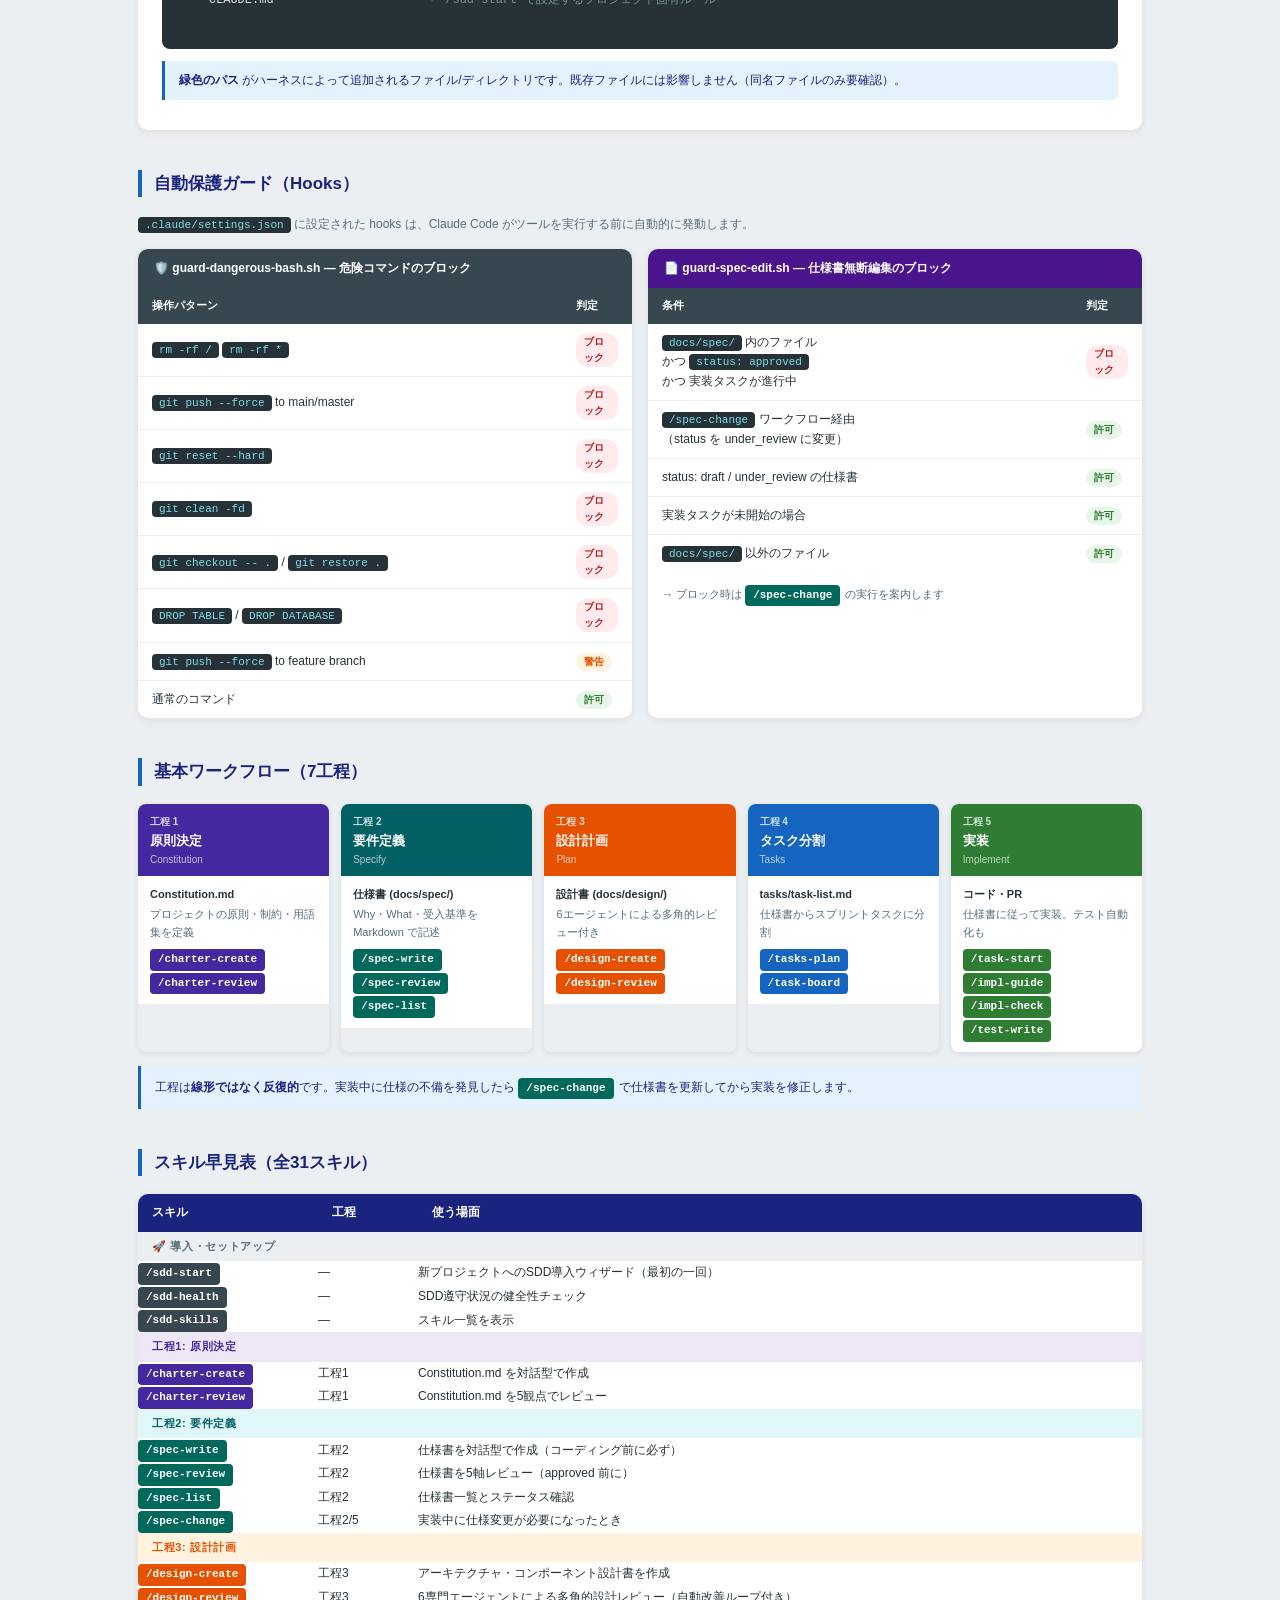
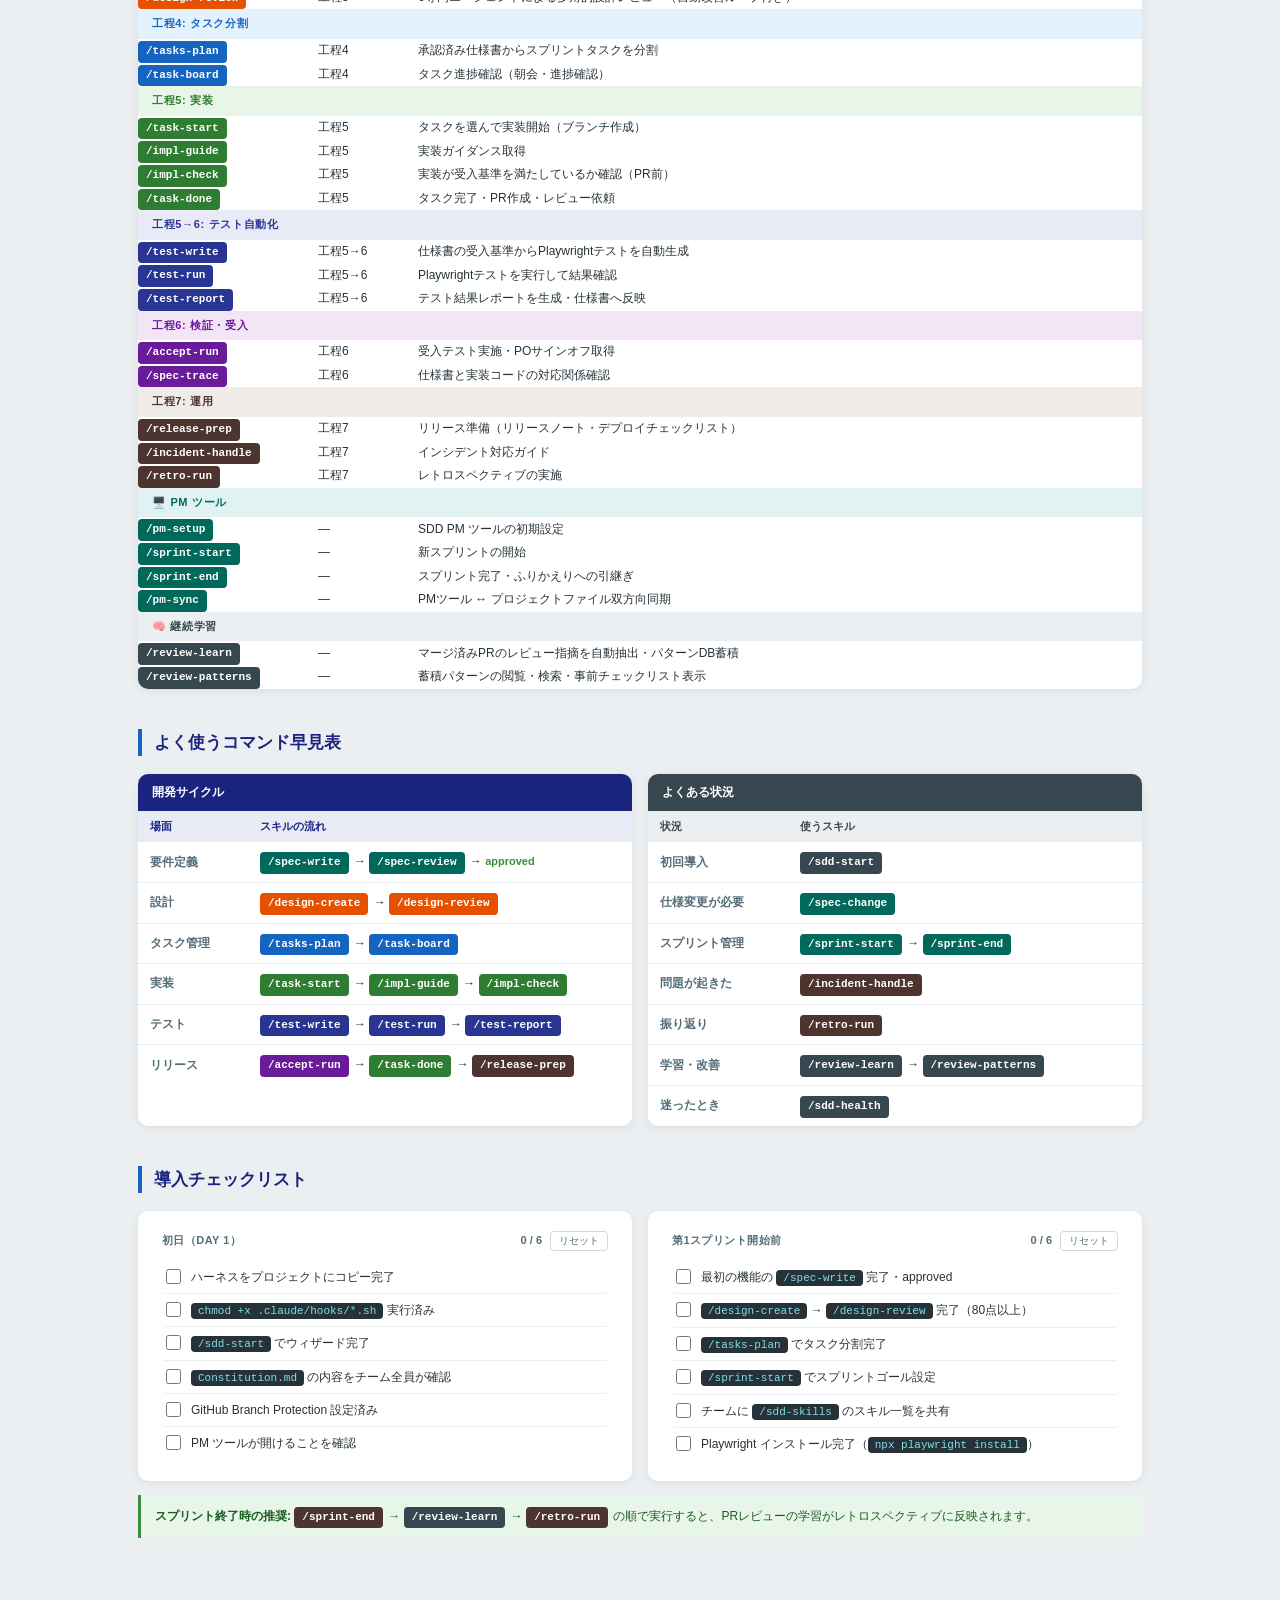
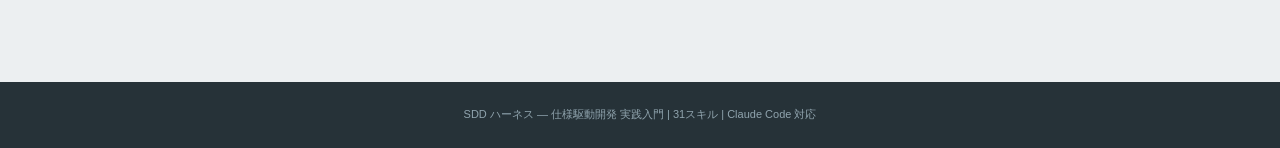
==== commit e2453f0d: "update: 導入チェックリストをインタラクティブなチェックボックスに変更（localStorage永続化・進捗表示・リセット機能付き）" ====
--- a/templates/docs/quickstart.html
+++ b/templates/docs/quickstart.html
@@ -185,13 +185,34 @@
 /* ── CHECKLIST ── */
 .checklist { list-style: none; }
 .checklist li {
-  padding: 5px 0 5px 24px; position: relative;
-  font-size: 12px; border-bottom: 1px solid #ECEFF1;
+  display: flex; align-items: flex-start; gap: 10px;
+  padding: 7px 0; font-size: 12px; border-bottom: 1px solid #ECEFF1;
+  cursor: pointer; transition: background .1s;
+  border-radius: 4px; padding-left: 4px; padding-right: 4px;
 }
 .checklist li:last-child { border-bottom: none; }
-.checklist li::before {
-  content: '☐'; position: absolute; left: 0; color: #90A4AE; font-size: 13px;
-}
+.checklist li:hover { background: #F5F5F5; }
+.checklist li input[type="checkbox"] {
+  margin-top: 1px; flex-shrink: 0;
+  width: 15px; height: 15px; cursor: pointer;
+  accent-color: var(--green-m);
+}
+.checklist li.checked .item-text {
+  text-decoration: line-through; color: #90A4AE;
+}
+.checklist li .item-text { flex: 1; line-height: 1.5; }
+.checklist-header {
+  display: flex; align-items: center; justify-content: space-between;
+  margin-bottom: 10px;
+}
+.checklist-progress {
+  font-size: 11px; font-weight: 700; color: var(--green-m);
+}
+.checklist-reset {
+  font-size: 10px; color: var(--muted); background: none; border: 1px solid var(--border);
+  border-radius: 4px; padding: 2px 8px; cursor: pointer;
+}
+.checklist-reset:hover { background: #ECEFF1; }
 
 /* ── DIRECTORY TREE ── */
 .dir-tree {
@@ -759,25 +780,37 @@
     <h2 class="section-title">導入チェックリスト</h2>
     <div class="grid2">
       <div class="card card-pad">
-        <div class="section-subtitle">初日（Day 1）</div>
-        <ul class="checklist">
-          <li>ハーネスをプロジェクトにコピー完了</li>
-          <li><code class="code-inline">chmod +x .claude/hooks/*.sh</code> 実行済み</li>
-          <li><code class="code-inline">/sdd-start</code> でウィザード完了</li>
-          <li><code class="code-inline">Constitution.md</code> の内容をチーム全員が確認</li>
-          <li>GitHub Branch Protection 設定済み</li>
-          <li>PM ツールが開けることを確認</li>
+        <div class="checklist-header">
+          <div class="section-subtitle" style="margin:0;">初日（Day 1）</div>
+          <div style="display:flex; align-items:center; gap:8px;">
+            <span class="checklist-progress" id="prog-day1">0 / 6</span>
+            <button class="checklist-reset" onclick="resetList('day1')">リセット</button>
+          </div>
+        </div>
+        <ul class="checklist" id="list-day1">
+          <li data-id="day1-0"><input type="checkbox"><span class="item-text">ハーネスをプロジェクトにコピー完了</span></li>
+          <li data-id="day1-1"><input type="checkbox"><span class="item-text"><code class="code-inline">chmod +x .claude/hooks/*.sh</code> 実行済み</span></li>
+          <li data-id="day1-2"><input type="checkbox"><span class="item-text"><code class="code-inline">/sdd-start</code> でウィザード完了</span></li>
+          <li data-id="day1-3"><input type="checkbox"><span class="item-text"><code class="code-inline">Constitution.md</code> の内容をチーム全員が確認</span></li>
+          <li data-id="day1-4"><input type="checkbox"><span class="item-text">GitHub Branch Protection 設定済み</span></li>
+          <li data-id="day1-5"><input type="checkbox"><span class="item-text">PM ツールが開けることを確認</span></li>
         </ul>
       </div>
       <div class="card card-pad">
-        <div class="section-subtitle">第1スプリント開始前</div>
-        <ul class="checklist">
-          <li>最初の機能の <code class="code-inline">/spec-write</code> 完了・approved</li>
-          <li><code class="code-inline">/design-create</code> → <code class="code-inline">/design-review</code> 完了（80点以上）</li>
-          <li><code class="code-inline">/tasks-plan</code> でタスク分割完了</li>
-          <li><code class="code-inline">/sprint-start</code> でスプリントゴール設定</li>
-          <li>チームに <code class="code-inline">/sdd-skills</code> のスキル一覧を共有</li>
-          <li>Playwright インストール完了（<code class="code-inline">npx playwright install</code>）</li>
+        <div class="checklist-header">
+          <div class="section-subtitle" style="margin:0;">第1スプリント開始前</div>
+          <div style="display:flex; align-items:center; gap:8px;">
+            <span class="checklist-progress" id="prog-sprint1">0 / 6</span>
+            <button class="checklist-reset" onclick="resetList('sprint1')">リセット</button>
+          </div>
+        </div>
+        <ul class="checklist" id="list-sprint1">
+          <li data-id="sprint1-0"><input type="checkbox"><span class="item-text">最初の機能の <code class="code-inline">/spec-write</code> 完了・approved</span></li>
+          <li data-id="sprint1-1"><input type="checkbox"><span class="item-text"><code class="code-inline">/design-create</code> → <code class="code-inline">/design-review</code> 完了（80点以上）</span></li>
+          <li data-id="sprint1-2"><input type="checkbox"><span class="item-text"><code class="code-inline">/tasks-plan</code> でタスク分割完了</span></li>
+          <li data-id="sprint1-3"><input type="checkbox"><span class="item-text"><code class="code-inline">/sprint-start</code> でスプリントゴール設定</span></li>
+          <li data-id="sprint1-4"><input type="checkbox"><span class="item-text">チームに <code class="code-inline">/sdd-skills</code> のスキル一覧を共有</span></li>
+          <li data-id="sprint1-5"><input type="checkbox"><span class="item-text">Playwright インストール完了（<code class="code-inline">npx playwright install</code>）</span></li>
         </ul>
       </div>
     </div>
@@ -794,5 +827,61 @@
   SDD ハーネス — 仕様駆動開発 実践入門 | 31スキル | Claude Code 対応
 </footer>
 
+<script>
+const STORAGE_KEY = 'sdd-quickstart-checklist';
+
+function loadState() {
+  try { return JSON.parse(localStorage.getItem(STORAGE_KEY)) || {}; } catch { return {}; }
+}
+function saveState(state) {
+  localStorage.setItem(STORAGE_KEY, JSON.stringify(state));
+}
+
+function updateProgress(listId) {
+  const items = document.querySelectorAll(`#list-${listId} li`);
+  const checked = document.querySelectorAll(`#list-${listId} li.checked`).length;
+  const prog = document.getElementById(`prog-${listId}`);
+  if (!prog) return;
+  prog.textContent = `${checked} / ${items.length}`;
+  prog.style.color = checked === items.length ? 'var(--green-m)' : 'var(--muted)';
+}
+
+function initChecklist(listId) {
+  const state = loadState();
+  const items = document.querySelectorAll(`#list-${listId} li`);
+  items.forEach(li => {
+    const id = li.dataset.id;
+    const cb = li.querySelector('input[type="checkbox"]');
+    if (state[id]) { li.classList.add('checked'); cb.checked = true; }
+
+    li.addEventListener('click', e => {
+      if (e.target.tagName === 'A') return;
+      cb.checked = !cb.checked;
+      li.classList.toggle('checked', cb.checked);
+      const s = loadState();
+      s[id] = cb.checked;
+      saveState(s);
+      updateProgress(listId);
+    });
+  });
+  updateProgress(listId);
+}
+
+function resetList(listId) {
+  const state = loadState();
+  document.querySelectorAll(`#list-${listId} li`).forEach(li => {
+    li.classList.remove('checked');
+    li.querySelector('input[type="checkbox"]').checked = false;
+    delete state[li.dataset.id];
+  });
+  saveState(state);
+  updateProgress(listId);
+}
+
+document.addEventListener('DOMContentLoaded', () => {
+  initChecklist('day1');
+  initChecklist('sprint1');
+});
+</script>
 </body>
 </html>
